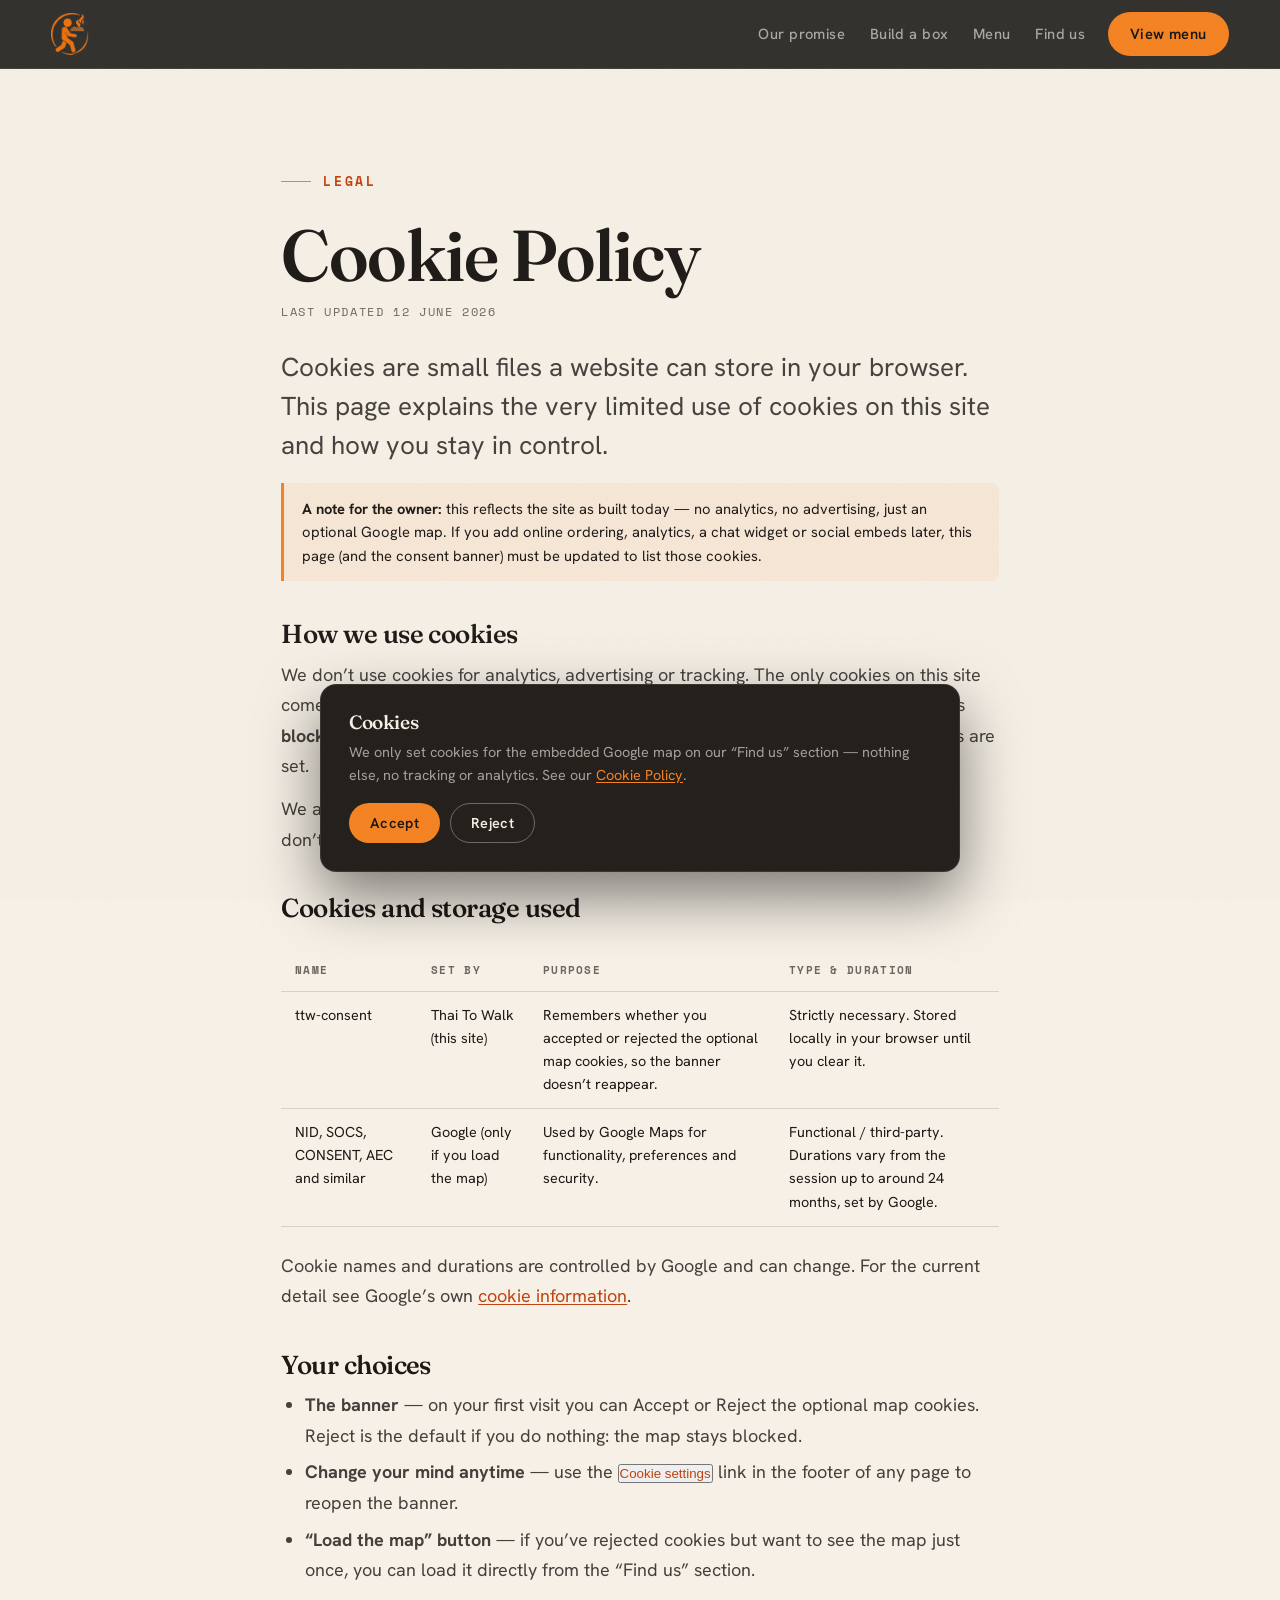
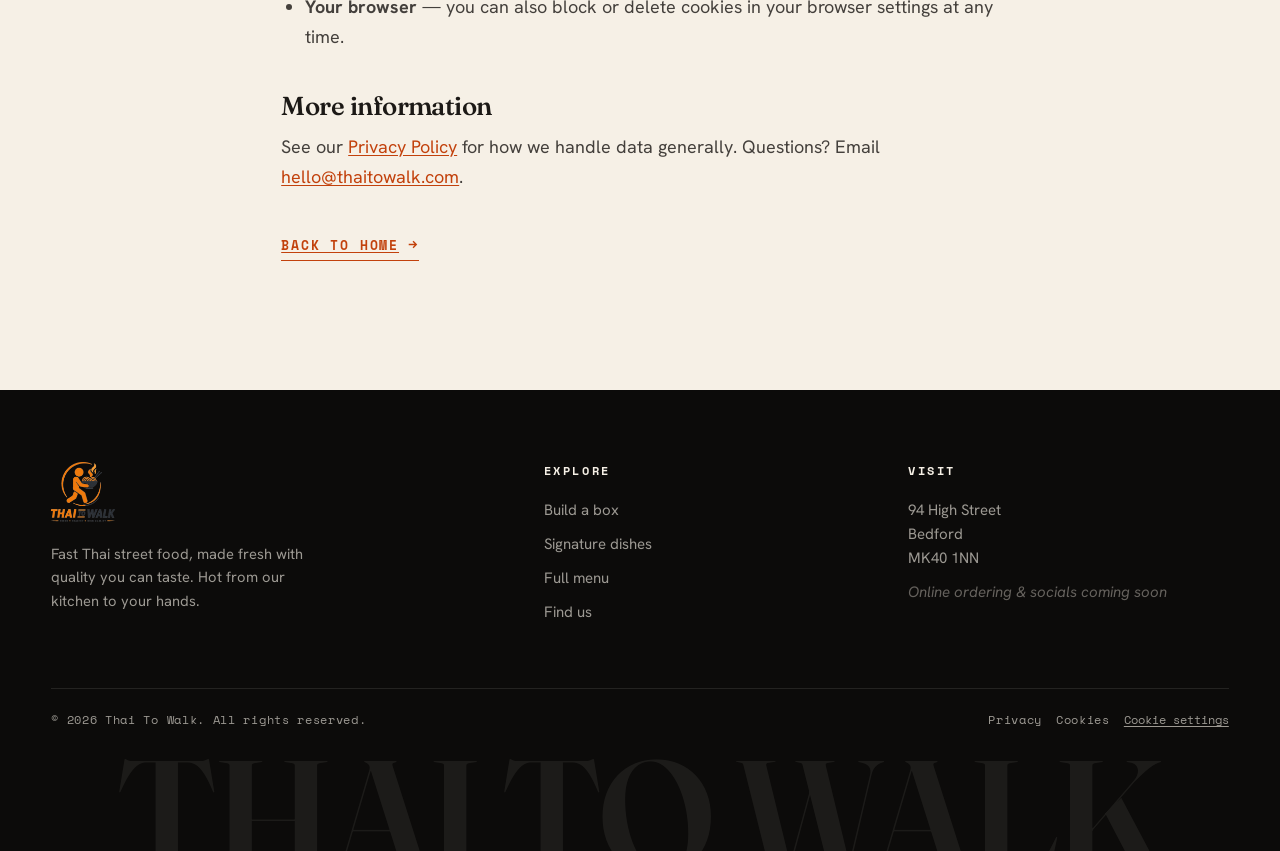
==== cookies.html @ 35e0453a "Add real-motion video hero + privacy/cookie policies & consent Hero: layer a looping flame/steam vid" ====
<!DOCTYPE html>
<html lang="en-GB">
<head>
  <meta charset="UTF-8" />
  <meta name="viewport" content="width=device-width, initial-scale=1.0" />

  <title>Cookie Policy | Thai To Walk — Bedford</title>
  <meta name="description" content="What cookies Thai To Walk uses and how to control them. The only cookies come from the embedded Google map, which stays blocked until you choose to load it." />
  <link rel="canonical" href="https://thaitowalk.com/cookies.html" />
  <meta name="theme-color" content="#161412" />
  <meta name="robots" content="index, follow" />

  <link rel="icon" type="image/png" href="/images/logo-icon.png" />
  <link rel="apple-touch-icon" href="/images/logo-icon.png" />

  <link rel="preconnect" href="https://fonts.googleapis.com" />
  <link rel="preconnect" href="https://fonts.gstatic.com" crossorigin />
  <link href="https://fonts.googleapis.com/css2?family=Fraunces:ital,opsz,wght@0,9..144,400..700;1,9..144,400..700&family=Hanken+Grotesk:wght@400;500;600;700&family=Space+Mono:wght@400;700&family=Chonburi&display=swap" rel="stylesheet" />
  <link rel="stylesheet" href="/css/style.css" />
  <script>document.documentElement.classList.add('js');</script>
</head>
<body>

  <!-- ============ HEADER ============ -->
  <header class="site-header scrolled">
    <a class="brand" href="/" aria-label="Thai To Walk home">
      <img src="/images/logo-icon.png" alt="Thai To Walk" />
    </a>
    <nav class="nav" aria-label="Primary">
      <a href="/#story">Our promise</a>
      <a href="/#build">Build a box</a>
      <a href="/menu.html">Menu</a>
      <a href="/#find">Find us</a>
      <a class="nav-cta" href="/menu.html">View menu</a>
    </nav>
    <button class="nav-toggle" aria-label="Menu" aria-expanded="false">
      <span></span><span></span><span></span>
    </button>
  </header>

  <!-- ============ CONTENT ============ -->
  <main class="legal">
    <div class="wrap">
      <p class="eyebrow">Legal</p>
      <h1>Cookie Policy</h1>
      <p class="updated">Last updated 12 June 2026</p>

      <p class="lead">Cookies are small files a website can store in your browser. This page explains the very limited use of cookies on this site and how you stay in control.</p>

      <div class="note">
        <strong>A note for the owner:</strong> this reflects the site as built today — no analytics, no advertising, just an optional Google map. If you add online ordering, analytics, a chat widget or social embeds later, this page (and the consent banner) must be updated to list those cookies.
      </div>

      <h2>How we use cookies</h2>
      <p>We don’t use cookies for analytics, advertising or tracking. The only cookies on this site come from the <strong>embedded Google map</strong> in the “Find us” section — and that map stays <strong>blocked until you choose to load it</strong>. If you never load the map, no third-party cookies are set.</p>
      <p>We also store one small item in your browser to remember your cookie choice so we don’t ask again on every visit. This is strictly necessary and isn’t shared with anyone.</p>

      <h2>Cookies and storage used</h2>
      <div class="table-wrap">
        <table>
          <thead>
            <tr><th>Name</th><th>Set by</th><th>Purpose</th><th>Type &amp; duration</th></tr>
          </thead>
          <tbody>
            <tr>
              <td>ttw-consent</td>
              <td>Thai To Walk (this site)</td>
              <td>Remembers whether you accepted or rejected the optional map cookies, so the banner doesn’t reappear.</td>
              <td>Strictly necessary. Stored locally in your browser until you clear it.</td>
            </tr>
            <tr>
              <td>NID, SOCS, CONSENT, AEC and similar</td>
              <td>Google (only if you load the map)</td>
              <td>Used by Google Maps for functionality, preferences and security.</td>
              <td>Functional / third-party. Durations vary from the session up to around 24 months, set by Google.</td>
            </tr>
          </tbody>
        </table>
      </div>
      <p>Cookie names and durations are controlled by Google and can change. For the current detail see Google’s own <a href="https://policies.google.com/technologies/cookies" target="_blank" rel="noopener">cookie information</a>.</p>

      <h2>Your choices</h2>
      <ul>
        <li><strong>The banner</strong> — on your first visit you can Accept or Reject the optional map cookies. Reject is the default if you do nothing: the map stays blocked.</li>
        <li><strong>Change your mind anytime</strong> — use the <button type="button" class="cookie-settings" data-cookie-settings style="color:var(--ember)">Cookie settings</button> link in the footer of any page to reopen the banner.</li>
        <li><strong>“Load the map” button</strong> — if you’ve rejected cookies but want to see the map just once, you can load it directly from the “Find us” section.</li>
        <li><strong>Your browser</strong> — you can also block or delete cookies in your browser settings at any time.</li>
      </ul>

      <h2>More information</h2>
      <p>See our <a href="/privacy.html">Privacy Policy</a> for how we handle data generally. Questions? Email <a href="mailto:hello@thaitowalk.com">hello@thaitowalk.com</a>.</p>

      <p style="margin-top:36px"><a class="link-draw" href="/">Back to home
        <svg viewBox="0 0 24 24" fill="none" stroke="currentColor" stroke-width="2.5"><path d="M5 12h14M13 6l6 6-6 6"/></svg>
      </a></p>
    </div>
  </main>

  <!-- ============ FOOTER ============ -->
  <footer class="site-footer">
    <div class="wrap">
      <div class="foot-top">
        <div class="foot-brand">
          <img src="/images/logo-full.png" alt="Thai To Walk" />
          <p>Fast Thai street food, made fresh with quality you can taste. Hot from our kitchen to your hands.</p>
        </div>
        <div class="foot-col">
          <h4>Explore</h4>
          <a href="/#build">Build a box</a>
          <a href="/#dishes">Signature dishes</a>
          <a href="/menu.html">Full menu</a>
          <a href="/#find">Find us</a>
        </div>
        <div class="foot-col">
          <h4>Visit</h4>
          <p>94 High Street<br />Bedford<br />MK40 1NN</p>
          <p class="foot-soon">Online ordering &amp; socials coming soon</p>
        </div>
      </div>
      <div class="foot-bottom">
        <span>&copy; <span id="year">2026</span> Thai To Walk. All rights reserved.</span>
        <span class="foot-legal">
          <a href="/privacy.html">Privacy</a>
          <a href="/cookies.html">Cookies</a>
          <button type="button" class="cookie-settings" data-cookie-settings>Cookie settings</button>
        </span>
      </div>
    </div>
    <span class="foot-word" aria-hidden="true">THAI TO WALK</span>
  </footer>

  <!-- ============ COOKIE CONSENT ============ -->
  <div class="cookie-banner" role="dialog" aria-label="Cookie notice" aria-live="polite">
    <h2>Cookies</h2>
    <p>We only set cookies for the embedded Google map on our “Find us” section — nothing else, no tracking or analytics. See our <a href="/cookies.html">Cookie Policy</a>.</p>
    <div class="cookie-actions">
      <button type="button" class="btn btn-primary" data-consent="accept">Accept</button>
      <button type="button" class="btn btn-line" data-consent="reject">Reject</button>
    </div>
  </div>

  <script src="/js/main.js"></script>
  <script src="/js/consent.js"></script>
</body>
</html>
---- css/style.css ----
/* ==========================================================================
   THAI TO WALK — Brand stylesheet v2
   Dark-first "night market" design system.
   Editorial serif display (Fraunces) + grotesk body (Hanken) + mono dockets
   (Space Mono) + Thai script accents (Chonburi).
   Brand palette unchanged: orange #F58220, warm charcoal, bone.
   No frameworks, no build step.
   ========================================================================== */

:root {
  /* Brand colour palette */
  --orange:       #F58220;
  --orange-deep:  #D96A10;
  --ember:        #C2410C;
  --charcoal:     #161412;
  --charcoal-2:   #211D19;
  --charcoal-3:   #2B2620;
  --black:        #0C0B0A;
  --bone:         #F6F0E6;
  --bone-2:       #ECE3D3;
  --ink:          #1C1916;
  --ink-muted:    rgba(28, 25, 22, .64);
  --cream-muted:  rgba(246, 240, 230, .62);
  --hairline-on-dark:  rgba(245, 130, 32, .22);
  --hairline-on-light: rgba(28, 25, 22, .14);

  /* Type */
  --display: 'Fraunces', Georgia, serif;
  --body:    'Hanken Grotesk', system-ui, sans-serif;
  --mono:    'Space Mono', ui-monospace, 'SF Mono', monospace;
  --thai:    'Chonburi', var(--display);

  /* Type scale — deliberate leap from text sizes to display sizes */
  --step--1: 0.8125rem;
  --step-0:  clamp(1rem, 0.95rem + 0.25vw, 1.125rem);
  --step-1:  clamp(1.25rem, 1.1rem + 0.8vw, 1.625rem);
  --step-2:  clamp(1.75rem, 1.4rem + 1.8vw, 2.75rem);
  --step-3:  clamp(2.5rem, 1.8rem + 3.5vw, 4.5rem);
  --step-display: clamp(3rem, 1.4rem + 7.5vw, 7.25rem);

  /* Motion — one easing system everywhere */
  --ease-out:  cubic-bezier(0.16, 1, 0.3, 1);
  --ease-mask: cubic-bezier(0.65, 0, 0.35, 1);
  --d-fast: 350ms;
  --d-med:  700ms;
  --d-slow: 1100ms;
  --stagger: 80ms;

  /* Rhythm */
  --maxw: 1340px;
  --gutter: clamp(20px, 4vw, 72px);
  --sec-pad: clamp(6rem, 13vh, 11rem);
  --radius: 18px;
}

/* ---------- Reset ---------- */
*, *::before, *::after { box-sizing: border-box; margin: 0; padding: 0; }
html { scroll-behavior: smooth; -webkit-text-size-adjust: 100%; }
body {
  font-family: var(--body);
  font-size: var(--step-0);
  color: var(--bone);
  background: var(--charcoal);
  line-height: 1.6;
  overflow-x: hidden;
  -webkit-font-smoothing: antialiased;
}
img { max-width: 100%; display: block; }
a { color: inherit; text-decoration: none; }
ul { list-style: none; }
em { font-style: italic; }

/* Film-grain overlay — kills the flat digital feel */
body::after {
  content: "";
  position: fixed; inset: 0; z-index: 2000;
  pointer-events: none;
  opacity: .05;
  background-image: url("data:image/svg+xml,%3Csvg xmlns='http://www.w3.org/2000/svg' width='160' height='160'%3E%3Cfilter id='n'%3E%3CfeTurbulence type='fractalNoise' baseFrequency='0.8' numOctaves='2'/%3E%3C/filter%3E%3Crect width='100%25' height='100%25' filter='url(%23n)'/%3E%3C/svg%3E");
}

::selection { background: var(--orange); color: var(--charcoal); }

/* ---------- Type roles ---------- */
h1, h2, h3 {
  font-family: var(--display);
  font-weight: 580;
  line-height: 1.02;
  letter-spacing: -0.02em;
}
.eyebrow {
  font-family: var(--mono);
  font-weight: 700;
  font-size: var(--step--1);
  letter-spacing: .22em;
  text-transform: uppercase;
  color: var(--orange);
  display: inline-flex;
  align-items: center;
  gap: .9em;
}
.eyebrow::before {
  content: ""; width: 30px; height: 1px; background: var(--orange);
}

/* ---------- Layout ---------- */
.wrap { max-width: var(--maxw); margin-inline: auto; padding-inline: var(--gutter); }
section { position: relative; }

/* Light sections */
.on-light { background: var(--bone); color: var(--ink); }
.on-light ::selection { background: var(--ink); color: var(--bone); }

/* ---------- Buttons & links ---------- */
.btn {
  display: inline-flex; align-items: center; gap: .65em;
  font-family: var(--body); font-weight: 600; font-size: .95rem;
  letter-spacing: .02em;
  padding: 1em 1.9em; border-radius: 999px;
  cursor: pointer; border: 1px solid transparent;
  background: transparent;
  transition: transform var(--d-fast) var(--ease-out),
              background var(--d-fast) ease, color var(--d-fast) ease,
              border-color var(--d-fast) ease, box-shadow var(--d-fast) ease;
}
.btn svg { width: 1em; height: 1em; transition: transform var(--d-fast) var(--ease-out); }
.btn:hover svg { transform: translateX(4px); }
.btn-primary { background: var(--orange); color: var(--charcoal); }
.btn-primary:hover { background: var(--bone); transform: translateY(-2px); }
.btn-line { border-color: rgba(246,240,230,.35); color: var(--bone); }
.btn-line:hover { border-color: var(--orange); color: var(--orange); transform: translateY(-2px); }
.on-light .btn-line { border-color: rgba(28,25,22,.3); color: var(--ink); }
.on-light .btn-line:hover { border-color: var(--ember); color: var(--ember); }
.btn-dark { background: var(--ink); color: var(--bone); }
.btn-dark:hover { background: var(--ember); transform: translateY(-2px); }

/* Underline-draw link */
.link-draw {
  display: inline-flex; align-items: center; gap: .5em;
  font-family: var(--mono); font-size: var(--step--1); font-weight: 700;
  letter-spacing: .14em; text-transform: uppercase;
  padding-bottom: 5px;
  background-image: linear-gradient(currentColor, currentColor);
  background-repeat: no-repeat;
  background-position: left bottom;
  background-size: 100% 1px;
  transition: color var(--d-fast) ease, background-size var(--d-fast) var(--ease-out);
}
.link-draw:hover { color: var(--orange); background-size: 35% 1px; }
.link-draw svg { width: 1em; height: 1em; }

/* ==========================================================================
   HEADER
   ========================================================================== */
.site-header {
  position: fixed; inset: 0 0 auto 0; z-index: 100;
  display: flex; align-items: center; justify-content: space-between;
  padding: 18px var(--gutter);
  border-bottom: 1px solid transparent;
  transition: background var(--d-fast) ease, padding var(--d-fast) var(--ease-out),
              border-color var(--d-fast) ease;
}
.site-header.scrolled {
  background: rgba(22, 20, 18, .88);
  -webkit-backdrop-filter: blur(14px);
  backdrop-filter: blur(14px);
  border-color: rgba(246, 240, 230, .08);
  padding: 12px var(--gutter);
}
.site-header .brand { display: flex; align-items: center; z-index: 130; position: relative; }
.site-header .brand img { height: 42px; width: auto; }
.nav { display: flex; align-items: center; gap: clamp(8px, 1.6vw, 26px); }
.nav a {
  position: relative;
  font-weight: 500; font-size: .92rem; letter-spacing: .03em;
  color: var(--cream-muted);
  padding: 6px 2px;
  background-image: linear-gradient(var(--orange), var(--orange));
  background-repeat: no-repeat;
  background-position: left bottom;
  background-size: 0% 1px;
  transition: color var(--d-fast) ease, background-size var(--d-fast) var(--ease-out);
}
.nav a:hover, .nav a[aria-current="page"] { color: var(--bone); background-size: 100% 1px; }
.nav .nav-cta {
  background: var(--orange); color: var(--charcoal);
  font-weight: 600; padding: 10px 22px; border-radius: 999px;
  transition: background var(--d-fast) ease, color var(--d-fast) ease;
}
.nav .nav-cta:hover { background: var(--bone); color: var(--charcoal); }
.nav-toggle { display: none; }

/* ==========================================================================
   HERO — cinematic photoreal wok that zooms back into the kitchen on scroll
   --hp (0..1) is set by JS from hero scroll progress.
   ========================================================================== */
.hero {
  position: relative;
  /* taller than the viewport: the pin stays stuck for the extra height,
     giving scroll distance for the zoom to play out while fully in view */
  height: 185svh;
  background: var(--charcoal);
  --hp: 0;
}
.hero-pin {
  position: sticky; top: 0;
  height: 100svh;
  display: flex; align-items: center;
  overflow: hidden;
  padding: clamp(110px, 16vh, 170px) 0 clamp(40px, 6vh, 70px);
}

/* full-bleed media layer */
.hero-media { position: absolute; inset: 0; z-index: 0; overflow: hidden; }
.hero-media-inner {
  position: absolute; inset: 0;
  /* starts pushed in on the wok, eases back to reveal the kitchen as you scroll */
  transform: scale(calc(1.18 - 0.18 * var(--hp))) translateY(calc(var(--hp) * -2.5%));
  transform-origin: 62% 58%;
  will-change: transform;
}
.hero-img {
  position: absolute; inset: 0;
  width: 100%; height: 100%;
  object-fit: cover; object-position: 62% 55%;
}
.hero-video {
  position: absolute; inset: 0;
  width: 100%; height: 100%;
  object-fit: cover; object-position: 62% 55%;
  opacity: 0; transition: opacity 800ms var(--ease-out);
}
.hero-video.is-ready { opacity: 1; }
/* legibility scrim — heaviest on the left where the copy sits, plus a floor */
.hero-scrim {
  position: absolute; inset: 0; pointer-events: none;
  background:
    linear-gradient(95deg, rgba(12,11,10,.94) 0%, rgba(12,11,10,.82) 26%, rgba(12,11,10,.42) 52%, rgba(12,11,10,.05) 74%, transparent 100%),
    linear-gradient(0deg, var(--charcoal) 1%, rgba(22,20,18,.5) 16%, transparent 42%),
    linear-gradient(180deg, rgba(12,11,10,.6) 0%, transparent 16%);
}
.hero-glow {
  position: absolute; inset: 0; pointer-events: none;
  background: radial-gradient(60% 50% at 64% 52%, rgba(245,130,32,.16), transparent 68%);
  opacity: calc(1 - var(--hp) * .5);
}

.hero-inner {
  position: relative; z-index: 2;
  width: 100%;
  /* copy parallaxes up and fades as the camera pulls back */
  opacity: calc(1 - var(--hp) * 1.15);
  transform: translateY(calc(var(--hp) * -26px));
}
.hero-copy { max-width: min(92%, 620px); }
.hero-copy .eyebrow { margin-bottom: clamp(18px, 3vh, 30px); }
.hero-title {
  font-size: clamp(2.6rem, 6.4vw, 5.4rem);
  font-weight: 560;
  letter-spacing: -0.03em;
  line-height: 1.0;
}
.hero-title .line { display: block; overflow: hidden; padding-block: .04em; }
.hero-title .line > span { display: block; }
.hero-title em {
  font-style: italic; font-weight: 500;
  color: var(--orange);
}
.hero-sub {
  margin-top: clamp(18px, 3vh, 28px);
  font-size: var(--step-1);
  font-weight: 400;
  color: var(--cream-muted);
  max-width: 30ch;
  line-height: 1.45;
}
.hero-cta { margin-top: clamp(26px, 4vh, 40px); display: flex; gap: 14px; flex-wrap: wrap; }

/* entrance choreography (html.js gates it so no-JS still shows content) */
html.js .hero-title .line > span {
  transform: translateY(115%);
  transition: transform var(--d-slow) var(--ease-mask);
}
html.js .hero-eyebrow,
html.js .hero-sub,
html.js .hero-cta {
  opacity: 0; transform: translateY(24px);
  transition: opacity var(--d-slow) var(--ease-out), transform var(--d-slow) var(--ease-out);
}
html.js.is-loaded .hero-title .line > span { transform: none; }
html.js.is-loaded .hero-eyebrow,
html.js.is-loaded .hero-sub,
html.js.is-loaded .hero-cta { opacity: 1; transform: none; }
html.js .hero-title .line:nth-child(1) > span { transition-delay: 150ms; }
html.js .hero-title .line:nth-child(2) > span { transition-delay: 240ms; }
html.js .hero-eyebrow { transition-delay: 80ms; }
html.js .hero-sub { transition-delay: 420ms; }
html.js .hero-cta { transition-delay: 520ms; }

.scroll-hint {
  position: absolute; left: 50%; bottom: 20px; transform: translateX(-50%);
  z-index: 6;
  font-family: var(--mono); font-size: .66rem; letter-spacing: .26em; text-transform: uppercase;
  color: rgba(246, 240, 230, .42);
  display: flex; flex-direction: column; align-items: center; gap: 10px;
  opacity: calc(1 - var(--hp) * 4); /* fades out the moment you start scrolling */
}
.scroll-hint .line { width: 1px; height: 38px; background: linear-gradient(rgba(245, 130, 32, .9), transparent); animation: drop 1.9s ease-in-out infinite; }
@keyframes drop {
  0% { transform: scaleY(0); transform-origin: top; }
  50% { transform: scaleY(1); transform-origin: top; }
  51% { transform-origin: bottom; }
  100% { transform: scaleY(0); transform-origin: bottom; }
}

/* ==========================================================================
   MARQUEE BAND
   ========================================================================== */
.marquee {
  background: var(--orange); color: var(--charcoal);
  overflow: hidden; white-space: nowrap;
  padding: 14px 0;
  border-block: 1px solid rgba(12, 11, 10, .25);
}
.marquee-track { display: inline-flex; animation: marquee 30s linear infinite; }
.marquee-track > span {
  font-family: var(--mono); font-weight: 700; font-size: .82rem;
  letter-spacing: .22em; text-transform: uppercase;
  padding-right: .5em;
}
@keyframes marquee { to { transform: translateX(-50%); } }

/* ==========================================================================
   STORY — bone editorial statement + values row
   ========================================================================== */
.story { padding: var(--sec-pad) 0; }
.story .sec-num {
  position: absolute; top: clamp(28px, 5vw, 64px); right: var(--gutter);
  font-family: var(--thai);
  font-size: clamp(4rem, 9vw, 8rem); line-height: 1;
  color: rgba(245, 130, 32, .14);
  user-select: none; pointer-events: none;
}
.story-line {
  font-family: var(--display);
  font-size: var(--step-2);
  font-weight: 480;
  line-height: 1.22;
  letter-spacing: -0.015em;
  max-width: 24em;
  margin-top: clamp(22px, 4vh, 36px);
}
.story-line em { color: var(--ember); }
.values {
  margin-top: clamp(48px, 8vh, 84px);
  display: grid; grid-template-columns: repeat(4, 1fr);
  border-top: 1px solid var(--hairline-on-light);
}
.values li {
  padding: clamp(20px, 3vw, 34px) clamp(14px, 2vw, 28px) 0 0;
}
.values li + li { border-left: 1px solid var(--hairline-on-light); padding-left: clamp(14px, 2vw, 28px); }
.values .v-num { font-family: var(--mono); font-size: .72rem; font-weight: 700; letter-spacing: .18em; color: var(--ember); display: block; margin-bottom: 10px; }
.values h3 { font-size: var(--step-1); font-weight: 560; }
.values p { margin-top: 6px; font-size: .92rem; color: var(--ink-muted); max-width: 22ch; }

/* ==========================================================================
   BUILD A BOX — sticky split with Thai numerals
   ========================================================================== */
.build { background: var(--bone-2); color: var(--ink); padding: var(--sec-pad) 0; }
.build-grid { display: grid; grid-template-columns: .9fr 1.1fr; gap: clamp(32px, 6vw, 96px); align-items: start; }
.build-intro { position: sticky; top: clamp(90px, 14vh, 140px); }
.build-intro h2 { font-size: var(--step-3); margin-top: 18px; max-width: 9em; }
.build-intro p { margin-top: 18px; color: var(--ink-muted); max-width: 34ch; }
.build-intro .btn { margin-top: 28px; }
.build-steps { display: grid; gap: clamp(18px, 3vh, 30px); }
.bstep {
  background: var(--bone);
  border: 1px solid var(--hairline-on-light);
  border-radius: var(--radius);
  padding: clamp(26px, 3.4vw, 44px);
  display: grid;
  grid-template-columns: auto 1fr;
  gap: clamp(18px, 2.6vw, 36px);
  align-items: start;
}
.bstep .thai-num {
  font-family: var(--thai);
  font-size: clamp(2.6rem, 4.5vw, 4rem);
  line-height: 1;
  color: var(--orange);
}
.bstep .b-label { font-family: var(--mono); font-size: .68rem; font-weight: 700; letter-spacing: .2em; text-transform: uppercase; color: var(--ink-muted); display: block; margin-bottom: 6px; }
.bstep h3 { font-size: var(--step-1); font-weight: 560; }
.bstep ul { margin-top: 14px; display: grid; gap: 9px; }
.bstep li {
  display: flex; justify-content: space-between; align-items: baseline; gap: 16px;
  font-size: .95rem; font-weight: 500;
  padding-bottom: 9px;
  border-bottom: 1px dashed var(--hairline-on-light);
}
.bstep li:last-child { border-bottom: 0; padding-bottom: 0; }
.bstep li span { font-family: var(--mono); font-size: .78rem; color: var(--ink-muted); white-space: nowrap; }

/* ==========================================================================
   SIGNATURE DISHES — editorial feature + typographic rows
   ========================================================================== */
.signature { padding: var(--sec-pad) 0; background: var(--charcoal); }
.signature .section-head { max-width: 620px; }
.signature .section-head h2 { font-size: var(--step-3); margin-top: 18px; }
.signature .section-head p { margin-top: 16px; color: var(--cream-muted); }

.sig-grid {
  margin-top: clamp(40px, 7vh, 72px);
  display: grid; grid-template-columns: 1fr 1fr;
  gap: clamp(32px, 5vw, 80px);
  align-items: start;
}
.sig-feature { position: relative; }
.sig-feature .frame {
  overflow: hidden; border-radius: var(--radius);
  aspect-ratio: 1 / 1;
  background: var(--charcoal-2);
}
.sig-feature .frame img {
  width: 100%; height: 100%; object-fit: cover;
}
html.js .sig-feature .frame img { transform: scale(1.12); transition: transform 1.4s var(--ease-out); }
html.js .sig-feature.is-in .frame img { transform: scale(1); }
.sig-feature .meta { margin-top: 22px; display: flex; align-items: baseline; justify-content: space-between; gap: 18px; }
.sig-feature .meta h3 { font-size: var(--step-2); font-weight: 560; }
.sig-feature .meta .price { font-family: var(--mono); font-size: var(--step-1); color: var(--orange); }
.sig-feature .desc { margin-top: 10px; color: var(--cream-muted); font-size: .98rem; max-width: 44ch; }
.sig-feature .pop {
  position: absolute; top: 18px; left: 18px; z-index: 2;
  font-family: var(--mono); font-weight: 700; font-size: .66rem; letter-spacing: .18em; text-transform: uppercase;
  background: var(--orange); color: var(--charcoal);
  padding: 8px 14px; border-radius: 999px;
}

.sig-list { display: grid; align-content: start; }
.sig-row {
  display: grid; grid-template-columns: 1fr auto; gap: 6px 24px;
  padding: clamp(20px, 3vh, 30px) 0;
  border-bottom: 1px solid var(--hairline-on-dark);
  transition: padding-left var(--d-fast) var(--ease-out);
}
.sig-row:first-child { border-top: 1px solid var(--hairline-on-dark); }
.sig-row:hover { padding-left: 10px; }
.sig-row h3 {
  font-size: var(--step-1); font-weight: 560;
  display: flex; align-items: center; gap: 12px;
}
.sig-row .price { font-family: var(--mono); font-size: .95rem; color: var(--orange); align-self: center; }
.sig-row p { grid-column: 1 / -1; color: var(--cream-muted); font-size: .92rem; max-width: 52ch; }
.heat { display: inline-flex; gap: 3px; }
.heat svg { width: 14px; height: 14px; color: var(--ember); }
.sig-foot { margin-top: clamp(32px, 5vh, 48px); }

/* ==========================================================================
   LOCATION — bone, docket-style details
   ========================================================================== */
.location { padding: var(--sec-pad) 0; }
.loc-grid { display: grid; grid-template-columns: 1fr 1fr; gap: clamp(32px, 5vw, 80px); align-items: center; }
.loc-info h2 { font-size: var(--step-3); margin: 18px 0 26px; max-width: 10em; }
.loc-docket {
  font-family: var(--mono); font-size: .88rem; line-height: 2.1;
  border-top: 1px solid var(--hairline-on-light);
  border-bottom: 1px solid var(--hairline-on-light);
  padding: 18px 0;
  max-width: 30em;
}
.loc-docket div { display: flex; justify-content: space-between; gap: 24px; }
.loc-docket dt { color: var(--ink-muted); text-transform: uppercase; font-size: .72rem; letter-spacing: .16em; align-self: center; }
.loc-docket dd { text-align: right; }
.loc-info .btn { margin-top: 30px; }
.loc-map {
  border-radius: var(--radius); overflow: hidden; min-height: 380px;
  border: 1px solid var(--hairline-on-light);
}
.loc-map iframe { width: 100%; height: 100%; min-height: 380px; border: 0; filter: grayscale(1) contrast(1.06); }

/* ==========================================================================
   FOOTER — final brand moment with giant clipped wordmark
   ========================================================================== */
.site-footer { background: var(--black); color: var(--cream-muted); padding-top: clamp(56px, 8vh, 90px); overflow: hidden; }
.foot-top { display: grid; grid-template-columns: 1.4fr 1fr 1fr; gap: 44px; padding-bottom: clamp(40px, 6vh, 64px); }
.foot-brand img { height: 60px; margin-bottom: 20px; }
.foot-brand p { max-width: 34ch; font-size: .92rem; }
.foot-col h4 { font-family: var(--mono); color: var(--bone); font-size: .72rem; font-weight: 700; letter-spacing: .22em; text-transform: uppercase; margin-bottom: 18px; }
.foot-col a, .foot-col p { display: block; font-size: .94rem; margin-bottom: 10px; transition: color var(--d-fast) ease; }
.foot-col a:hover { color: var(--orange); }
.foot-soon { font-size: .8rem; color: rgba(246, 240, 230, .38); font-style: italic; }
.foot-bottom {
  border-top: 1px solid rgba(246, 240, 230, .1);
  padding: 22px 0;
  display: flex; justify-content: space-between; gap: 16px; flex-wrap: wrap;
  font-family: var(--mono); font-size: .72rem; letter-spacing: .06em;
}
.foot-word {
  display: block; text-align: center; white-space: nowrap;
  font-family: var(--display); font-weight: 600;
  font-size: clamp(3.4rem, 12.5vw, 11.5rem);
  line-height: .8; letter-spacing: -0.02em;
  color: rgba(246, 240, 230, .07);
  margin-bottom: -0.18em;
  user-select: none; pointer-events: none;
}

/* ==========================================================================
   REVEAL SYSTEM
   ========================================================================== */
html.js [data-reveal] {
  opacity: 0; transform: translateY(32px);
  transition: opacity var(--d-med) var(--ease-out), transform var(--d-med) var(--ease-out);
  transition-delay: calc(var(--i, 0) * var(--stagger));
}
html.js [data-reveal].is-in { opacity: 1; transform: none; }

/* ==========================================================================
   RESPONSIVE
   ========================================================================== */
@media (max-width: 980px) {
  .sig-grid { grid-template-columns: 1fr; }
  .build-grid { grid-template-columns: 1fr; }
  .build-intro { position: static; }
  .loc-grid { grid-template-columns: 1fr; }
  .values { grid-template-columns: 1fr 1fr; }
  .values li:nth-child(odd) { border-left: 0; padding-left: 0; }
  .values li { border-top: 1px solid var(--hairline-on-light); margin-top: -1px; }
  .foot-top { grid-template-columns: 1fr 1fr; }
  .foot-brand { grid-column: 1 / -1; }
}

@media (max-width: 640px) {
  /* full-screen overlay nav with staggered links */
  .nav {
    position: fixed; inset: 0; z-index: 120;
    background: var(--charcoal);
    flex-direction: column; align-items: flex-start; justify-content: center;
    gap: 4px; padding: 0 var(--gutter);
    opacity: 0; visibility: hidden;
    transition: opacity var(--d-fast) ease, visibility 0s linear var(--d-fast);
  }
  .nav.open { opacity: 1; visibility: visible; transition: opacity var(--d-fast) ease; }
  .nav a {
    font-family: var(--display); font-size: var(--step-2); font-weight: 540;
    color: var(--bone); padding: 10px 0; background: none;
    opacity: 0; transform: translateY(26px);
    transition: opacity var(--d-med) var(--ease-out), transform var(--d-med) var(--ease-out);
  }
  .nav.open a { opacity: 1; transform: none; }
  .nav.open a:nth-child(1) { transition-delay: 60ms; }
  .nav.open a:nth-child(2) { transition-delay: 120ms; }
  .nav.open a:nth-child(3) { transition-delay: 180ms; }
  .nav.open a:nth-child(4) { transition-delay: 240ms; }
  .nav.open a:nth-child(5) { transition-delay: 300ms; }
  .nav.open a:nth-child(6) { transition-delay: 360ms; }
  .nav .nav-cta { background: none; color: var(--orange); padding: 10px 0; border-radius: 0; }
  .nav-toggle {
    display: inline-flex; flex-direction: column; gap: 6px; z-index: 130;
    background: none; border: 0; cursor: pointer; padding: 10px;
  }
  .nav-toggle span { width: 26px; height: 1.5px; background: var(--bone); transition: transform var(--d-fast) var(--ease-out), opacity var(--d-fast) ease; }
  .nav-toggle.open span:nth-child(1) { transform: translateY(7.5px) rotate(45deg); }
  .nav-toggle.open span:nth-child(2) { opacity: 0; }
  .nav-toggle.open span:nth-child(3) { transform: translateY(-7.5px) rotate(-45deg); }

  .values { grid-template-columns: 1fr; }
  .values li { border-left: 0; padding-left: 0; }
  .bstep { grid-template-columns: 1fr; gap: 12px; }
  .foot-top { grid-template-columns: 1fr; }
  .scroll-hint { display: none; }
}

/* ---------- Reduced motion ---------- */
@media (prefers-reduced-motion: reduce) {
  * { animation: none !important; transition: none !important; scroll-behavior: auto !important; }
  html.js [data-reveal],
  html.js .hero-title .line > span,
  html.js .hero-eyebrow, html.js .hero-sub, html.js .hero-cta { opacity: 1; transform: none; }
  html.js .sig-feature .frame img { transform: none; }
  .marquee-track { animation: none !important; }
  /* no pinned scroll-scrub: collapse the hero to a normal full-screen panel */
  .hero { height: auto; min-height: 100svh; }
  .hero-pin { position: static; height: auto; min-height: 100svh; }
  .hero-media-inner { transform: none; }
  .hero-inner { opacity: 1; transform: none; }
  .scroll-hint { opacity: 1; }
}

/* ==========================================================================
   LEGAL PAGES (privacy / cookies)
   ========================================================================== */
.legal { background: var(--bone); color: var(--ink); padding: clamp(130px, 18vh, 180px) 0 var(--sec-pad); }
.legal .wrap { max-width: 820px; }
.legal .eyebrow { color: var(--ember); }
.legal h1 { font-size: var(--step-3); margin: 14px 0 10px; }
.legal .updated { font-family: var(--mono); font-size: .72rem; letter-spacing: .14em; text-transform: uppercase; color: var(--ink-muted); }
.legal .lead { font-size: var(--step-1); line-height: 1.5; margin: 26px 0 8px; max-width: 60ch; }
.legal h2 { font-size: var(--step-1); font-weight: 560; margin: 40px 0 12px; }
.legal h3 { font-size: 1.1rem; font-weight: 600; font-family: var(--body); margin: 24px 0 6px; }
.legal p, .legal li { color: rgba(28, 25, 22, .82); line-height: 1.7; margin-bottom: 12px; }
.legal ul { list-style: disc; padding-left: 1.3em; margin-bottom: 12px; }
.legal li { margin-bottom: 6px; }
.legal a { color: var(--ember); text-decoration: underline; text-underline-offset: 2px; }
.legal .note {
  border-left: 3px solid var(--orange); background: rgba(245,130,32,.08);
  padding: 14px 18px; border-radius: 0 8px 8px 0; margin: 18px 0; font-size: .92rem;
}
.legal table { width: 100%; border-collapse: collapse; margin: 16px 0 24px; font-size: .9rem; }
.legal th, .legal td { text-align: left; padding: 12px 14px; border-bottom: 1px solid var(--hairline-on-light); vertical-align: top; }
.legal th { font-family: var(--mono); font-size: .68rem; letter-spacing: .12em; text-transform: uppercase; color: var(--ink-muted); }
.legal .table-wrap { overflow-x: auto; }

/* ==========================================================================
   CONSENT — banner + cookie-gated map
   ========================================================================== */
.cookie-banner {
  position: fixed; left: 50%; bottom: clamp(14px, 3vw, 28px); transform: translateX(-50%) translateY(140%);
  z-index: 1500;
  width: min(92vw, 640px);
  background: var(--charcoal-2); color: var(--bone);
  border: 1px solid rgba(246,240,230,.1); border-radius: 16px;
  box-shadow: 0 24px 60px rgba(0,0,0,.5);
  padding: clamp(20px, 3vw, 28px);
  opacity: 0; visibility: hidden;
  transition: transform var(--d-slow) var(--ease-out), opacity var(--d-med) var(--ease-out), visibility 0s linear var(--d-med);
}
.cookie-banner.open { transform: translateX(-50%) translateY(0); opacity: 1; visibility: visible; transition: transform var(--d-slow) var(--ease-out), opacity var(--d-med) var(--ease-out); }
.cookie-banner h2 { font-size: 1.2rem; font-weight: 560; margin-bottom: 8px; }
.cookie-banner p { font-size: .9rem; color: var(--cream-muted); line-height: 1.6; margin-bottom: 16px; }
.cookie-banner p a { color: var(--orange); text-decoration: underline; text-underline-offset: 2px; }
.cookie-actions { display: flex; gap: 10px; flex-wrap: wrap; }
.cookie-actions .btn { padding: .7em 1.4em; font-size: .9rem; }
@media (max-width: 460px) { .cookie-actions { flex-direction: column; } .cookie-actions .btn { width: 100%; justify-content: center; } }

/* footer consent link */
.foot-bottom .cookie-settings { background: none; border: 0; color: inherit; font: inherit; cursor: pointer; text-decoration: underline; text-underline-offset: 2px; padding: 0; }
.foot-legal { display: inline-flex; gap: 14px; flex-wrap: wrap; align-items: center; }
.foot-legal a:hover, .foot-bottom .cookie-settings:hover { color: var(--orange); }

/* cookie-gated map */
.loc-map { position: relative; }
.loc-map .gmap { opacity: 0; transition: opacity var(--d-med) var(--ease-out); }
.loc-map.is-loaded .gmap { opacity: 1; }
.map-gate {
  position: absolute; inset: 0; z-index: 2;
  display: flex; flex-direction: column; align-items: center; justify-content: center; gap: 14px;
  text-align: center; padding: 24px;
  background: var(--charcoal-2); color: var(--bone);
}
.loc-map.is-loaded .map-gate { display: none; }
.map-gate p { font-size: .92rem; color: var(--cream-muted); max-width: 30ch; }
.map-gate svg { width: 30px; height: 30px; color: var(--orange); }
.map-gate .map-gate-link { font-family: var(--mono); font-size: .7rem; letter-spacing: .1em; text-transform: uppercase; color: var(--cream-muted); text-decoration: underline; text-underline-offset: 3px; }
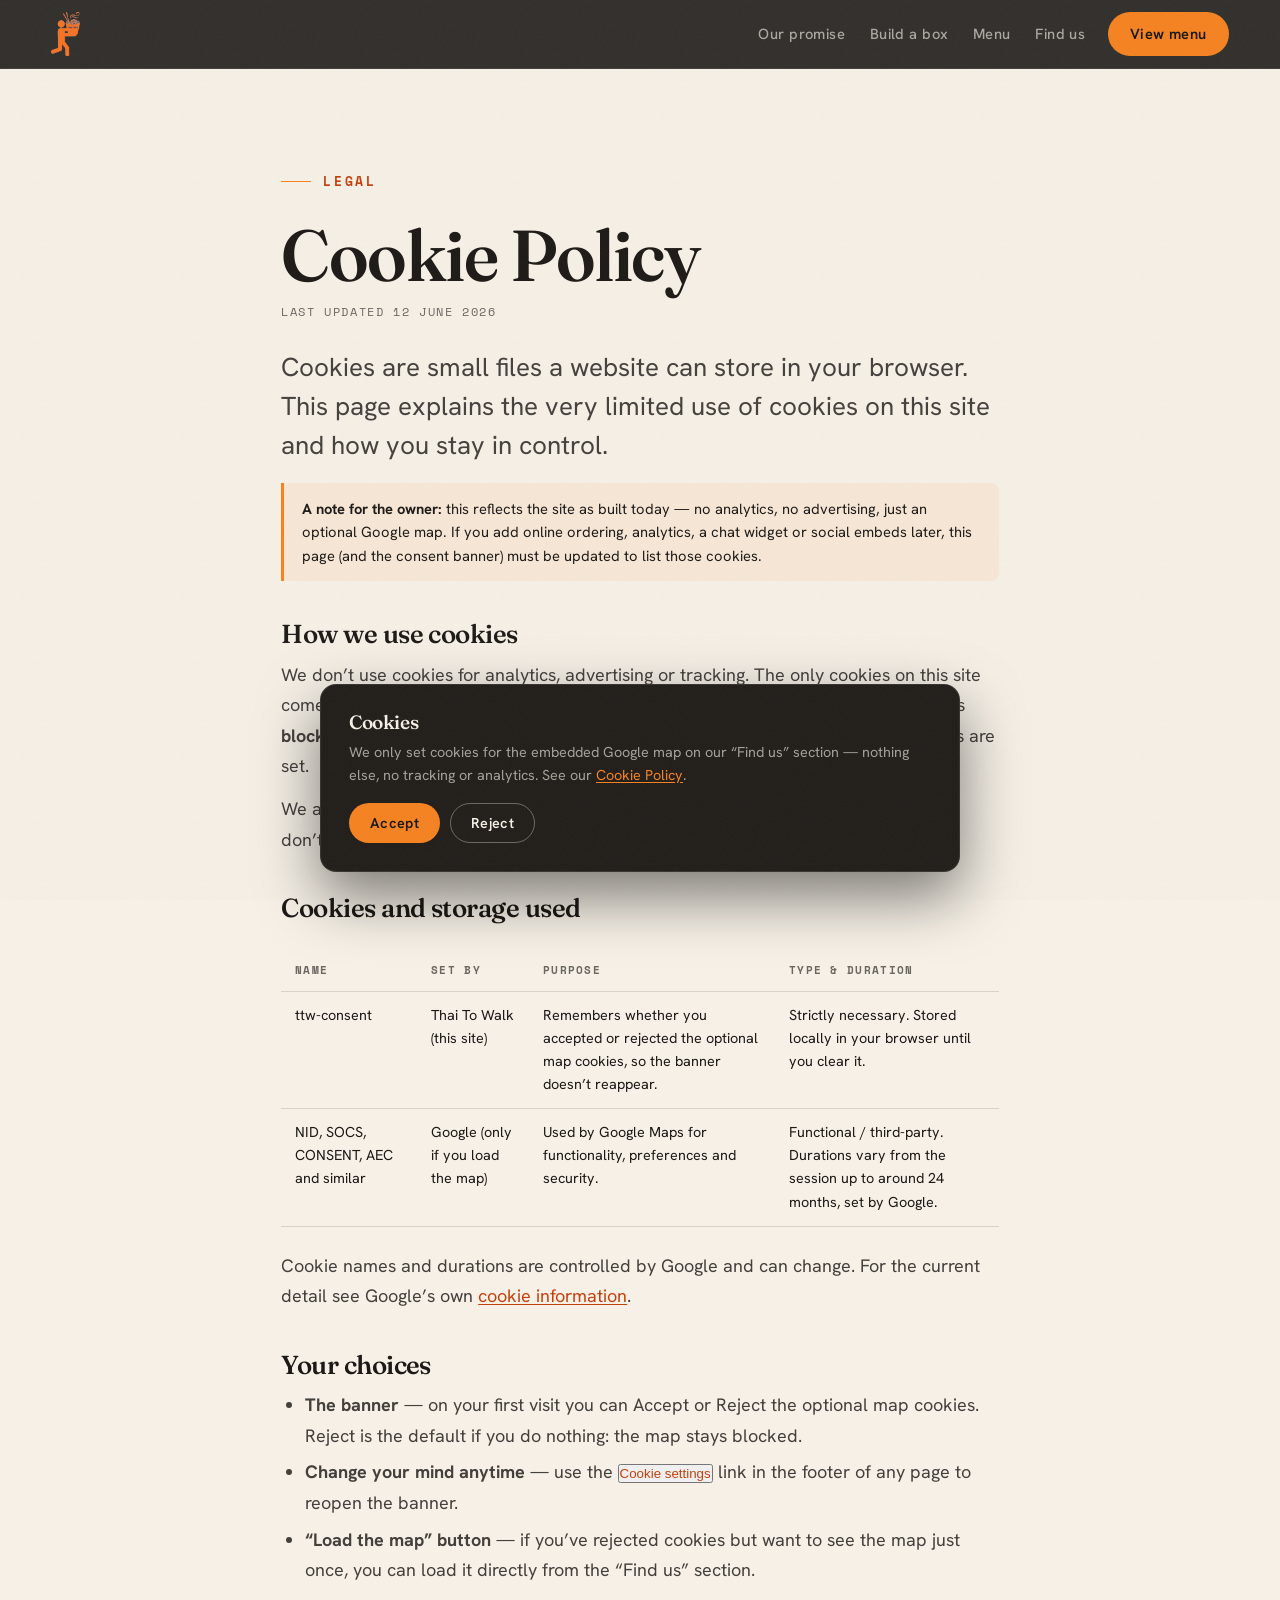
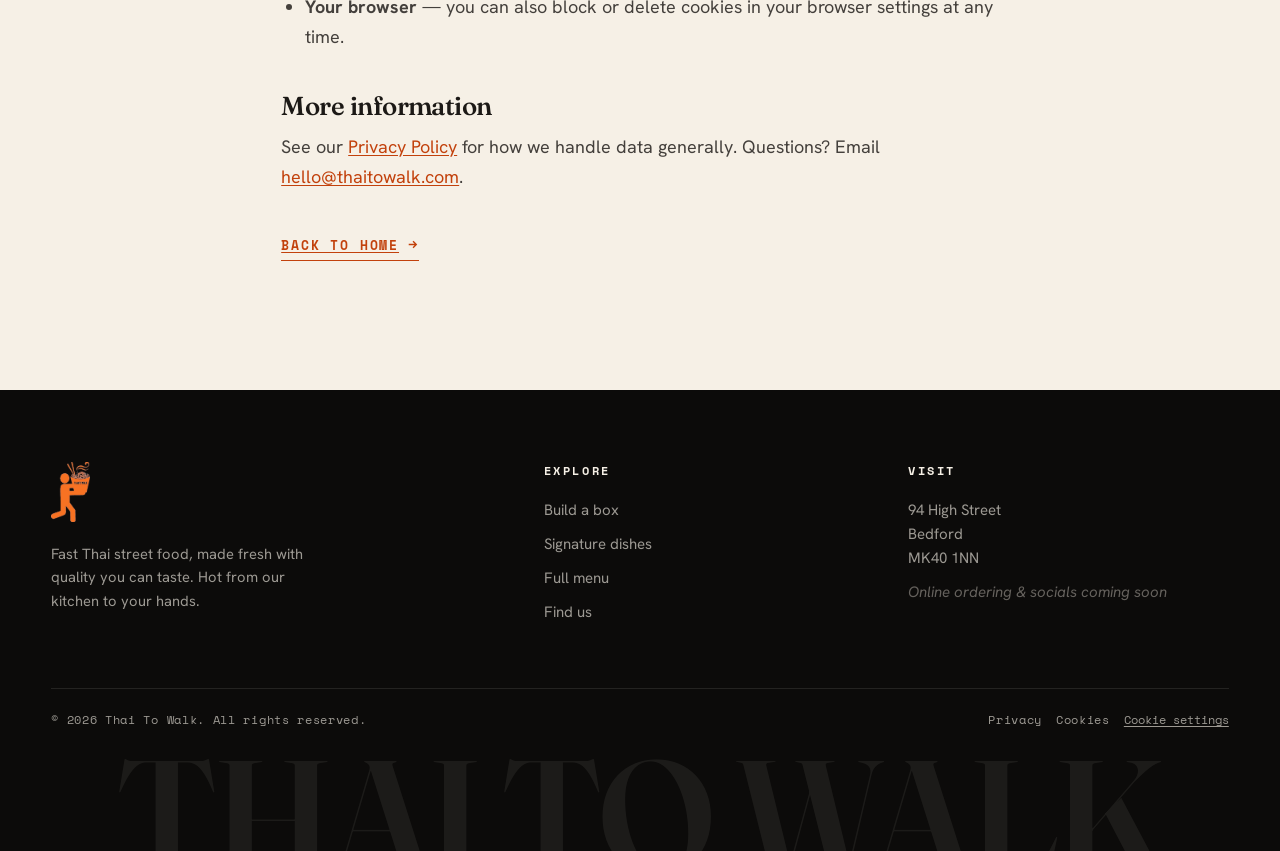
==== commit 7aec0cf3: "Add the business's own logo (transparent PNG) across the site Use the owner-supplied Thai To Walk lo" ====
--- a/cookies.html
+++ b/cookies.html
@@ -24,7 +24,7 @@
   <!-- ============ HEADER ============ -->
   <header class="site-header scrolled">
     <a class="brand" href="/" aria-label="Thai To Walk home">
-      <img src="/images/logo-icon.png" alt="Thai To Walk" />
+      <img src="/images/logo.png" alt="Thai To Walk" />
     </a>
     <nav class="nav" aria-label="Primary">
       <a href="/#story">Our promise</a>
@@ -101,7 +101,7 @@
     <div class="wrap">
       <div class="foot-top">
         <div class="foot-brand">
-          <img src="/images/logo-full.png" alt="Thai To Walk" />
+          <img src="/images/logo.png" alt="Thai To Walk" />
           <p>Fast Thai street food, made fresh with quality you can taste. Hot from our kitchen to your hands.</p>
         </div>
         <div class="foot-col">
--- a/css/style.css
+++ b/css/style.css
@@ -168,7 +168,7 @@
   padding: 12px var(--gutter);
 }
 .site-header .brand { display: flex; align-items: center; z-index: 130; position: relative; }
-.site-header .brand img { height: 42px; width: auto; }
+.site-header .brand img { height: 44px; width: auto; }
 .nav { display: flex; align-items: center; gap: clamp(8px, 1.6vw, 26px); }
 .nav a {
   position: relative;
@@ -218,6 +218,8 @@
   transform: scale(calc(1.18 - 0.18 * var(--hp))) translateY(calc(var(--hp) * -2.5%));
   transform-origin: 62% 58%;
   will-change: transform;
+  /* smooths the discrete jumps of mouse-wheel scrolling into continuous motion */
+  transition: transform 160ms linear;
 }
 .hero-img {
   position: absolute; inset: 0;
@@ -251,6 +253,7 @@
   /* copy parallaxes up and fades as the camera pulls back */
   opacity: calc(1 - var(--hp) * 1.15);
   transform: translateY(calc(var(--hp) * -26px));
+  transition: opacity 160ms linear, transform 160ms linear;
 }
 .hero-copy { max-width: min(92%, 620px); }
 .hero-copy .eyebrow { margin-bottom: clamp(18px, 3vh, 30px); }
@@ -533,16 +536,28 @@
 }
 
 @media (max-width: 640px) {
+  /* keep the header clear of notches / status bars on real phones */
+  .site-header { padding-top: max(16px, env(safe-area-inset-top)); }
+  /* No backdrop-filter on mobile: a filtered ancestor would trap the
+     fixed full-screen menu inside the header's box once scrolled. Use a
+     solid background instead so the overlay always covers the viewport. */
+  .site-header.scrolled {
+    background: var(--charcoal);
+    -webkit-backdrop-filter: none; backdrop-filter: none;
+  }
   /* full-screen overlay nav with staggered links */
   .nav {
     position: fixed; inset: 0; z-index: 120;
     background: var(--charcoal);
     flex-direction: column; align-items: flex-start; justify-content: center;
     gap: 4px; padding: 0 var(--gutter);
-    opacity: 0; visibility: hidden;
-    transition: opacity var(--d-fast) ease, visibility 0s linear var(--d-fast);
+    /* a SOLID panel that slides in — never translucent, so page content
+       can't bleed through and overlap the menu text mid-animation */
+    transform: translateX(100%);
+    visibility: hidden;
+    transition: transform var(--d-med) var(--ease-out), visibility 0s linear var(--d-med);
   }
-  .nav.open { opacity: 1; visibility: visible; transition: opacity var(--d-fast) ease; }
+  .nav.open { transform: none; visibility: visible; transition: transform var(--d-med) var(--ease-out); }
   .nav a {
     font-family: var(--display); font-size: var(--step-2); font-weight: 540;
     color: var(--bone); padding: 10px 0; background: none;
@@ -558,13 +573,20 @@
   .nav.open a:nth-child(6) { transition-delay: 360ms; }
   .nav .nav-cta { background: none; color: var(--orange); padding: 10px 0; border-radius: 0; }
   .nav-toggle {
-    display: inline-flex; flex-direction: column; gap: 6px; z-index: 130;
-    background: none; border: 0; cursor: pointer; padding: 10px;
+    display: inline-flex; flex-direction: column; gap: 5px; z-index: 130;
+    border: 0; cursor: pointer; padding: 12px; border-radius: 999px;
+    /* a soft dark pill so the icon stays legible over the bright video hero */
+    background: rgba(12, 11, 10, .45);
+    -webkit-backdrop-filter: blur(8px); backdrop-filter: blur(8px);
+    box-shadow: 0 2px 12px rgba(0, 0, 0, .3);
+    transition: background var(--d-fast) ease, box-shadow var(--d-fast) ease;
   }
-  .nav-toggle span { width: 26px; height: 1.5px; background: var(--bone); transition: transform var(--d-fast) var(--ease-out), opacity var(--d-fast) ease; }
-  .nav-toggle.open span:nth-child(1) { transform: translateY(7.5px) rotate(45deg); }
+  .nav-toggle span { width: 24px; height: 2px; border-radius: 2px; background: var(--bone); transition: transform var(--d-fast) var(--ease-out), opacity var(--d-fast) ease; }
+  /* once it's the X over the full-screen menu, the pill isn't needed */
+  .nav-toggle.open { background: transparent; box-shadow: none; -webkit-backdrop-filter: none; backdrop-filter: none; }
+  .nav-toggle.open span:nth-child(1) { transform: translateY(7px) rotate(45deg); }
   .nav-toggle.open span:nth-child(2) { opacity: 0; }
-  .nav-toggle.open span:nth-child(3) { transform: translateY(-7.5px) rotate(-45deg); }
+  .nav-toggle.open span:nth-child(3) { transform: translateY(-7px) rotate(-45deg); }
 
   .values { grid-template-columns: 1fr; }
   .values li { border-left: 0; padding-left: 0; }
@@ -654,3 +676,4 @@
 .map-gate p { font-size: .92rem; color: var(--cream-muted); max-width: 30ch; }
 .map-gate svg { width: 30px; height: 30px; color: var(--orange); }
 .map-gate .map-gate-link { font-family: var(--mono); font-size: .7rem; letter-spacing: .1em; text-transform: uppercase; color: var(--cream-muted); text-decoration: underline; text-underline-offset: 3px; }
+
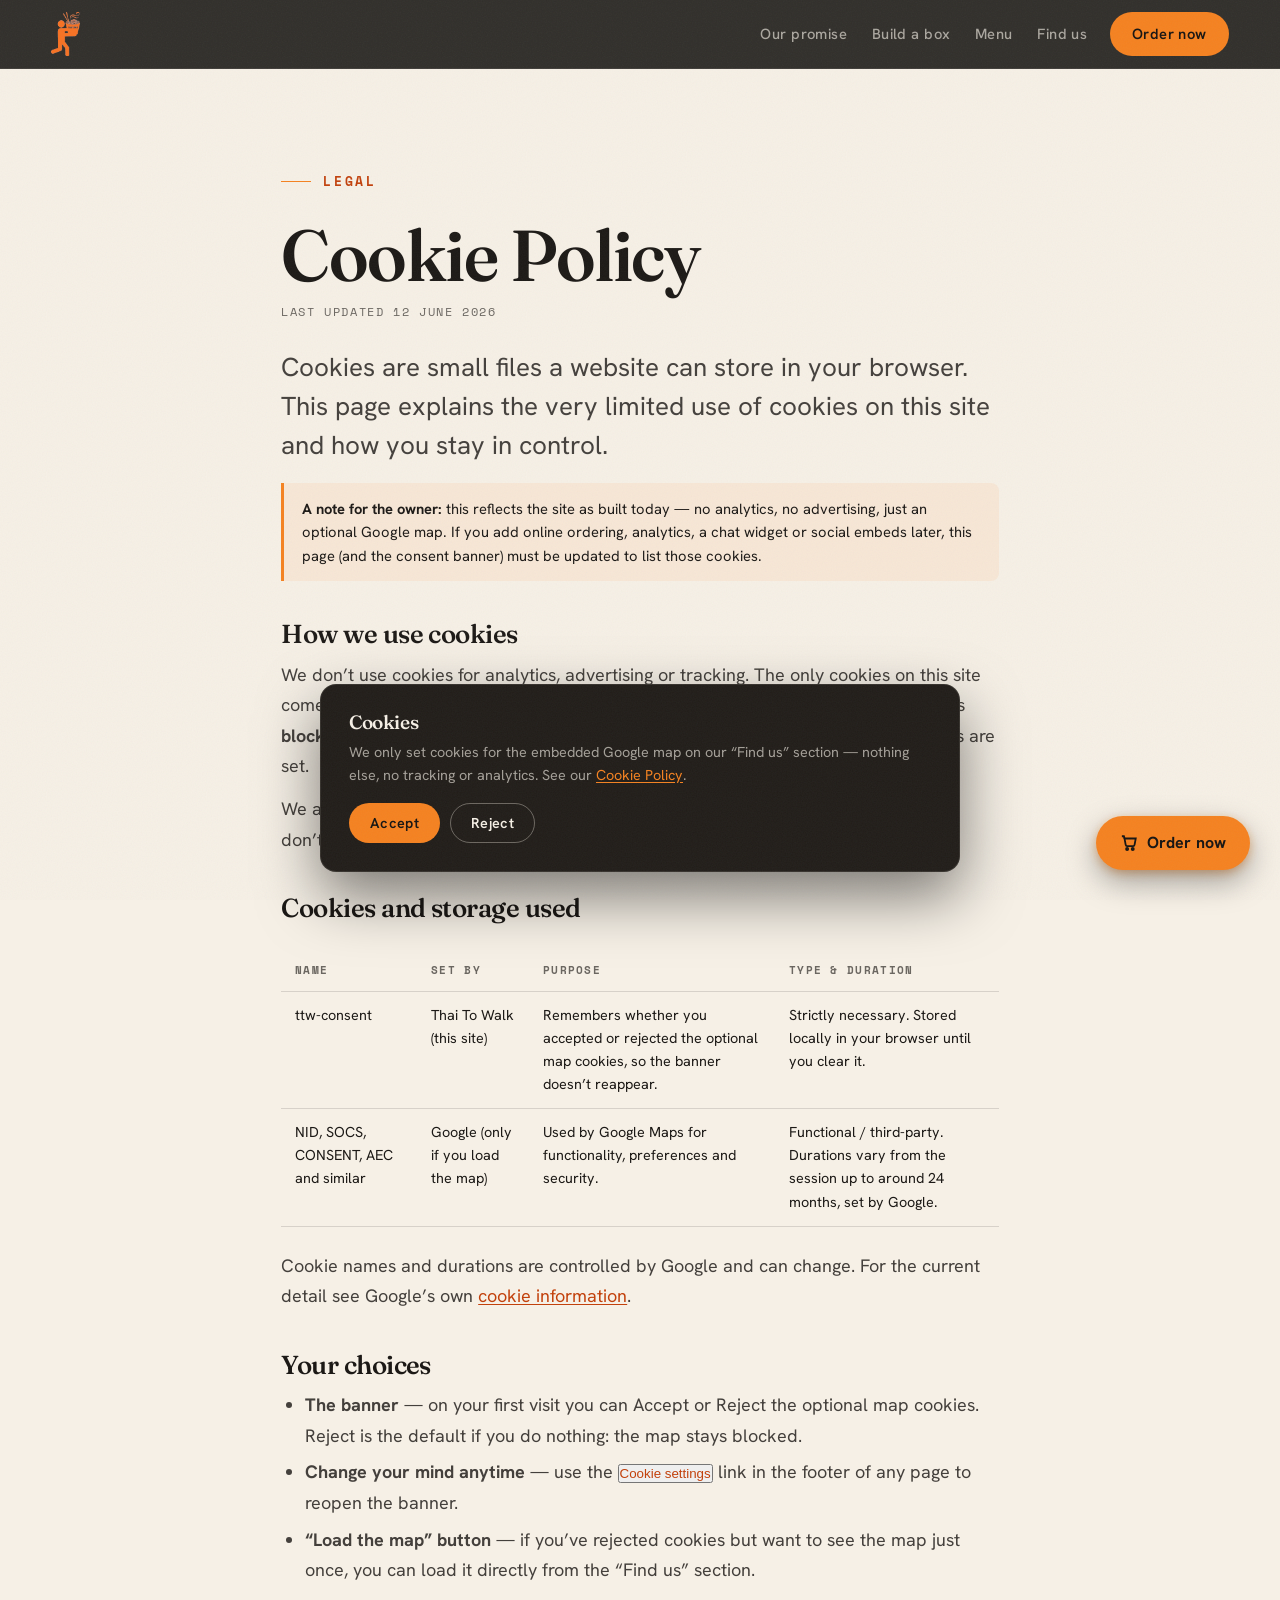
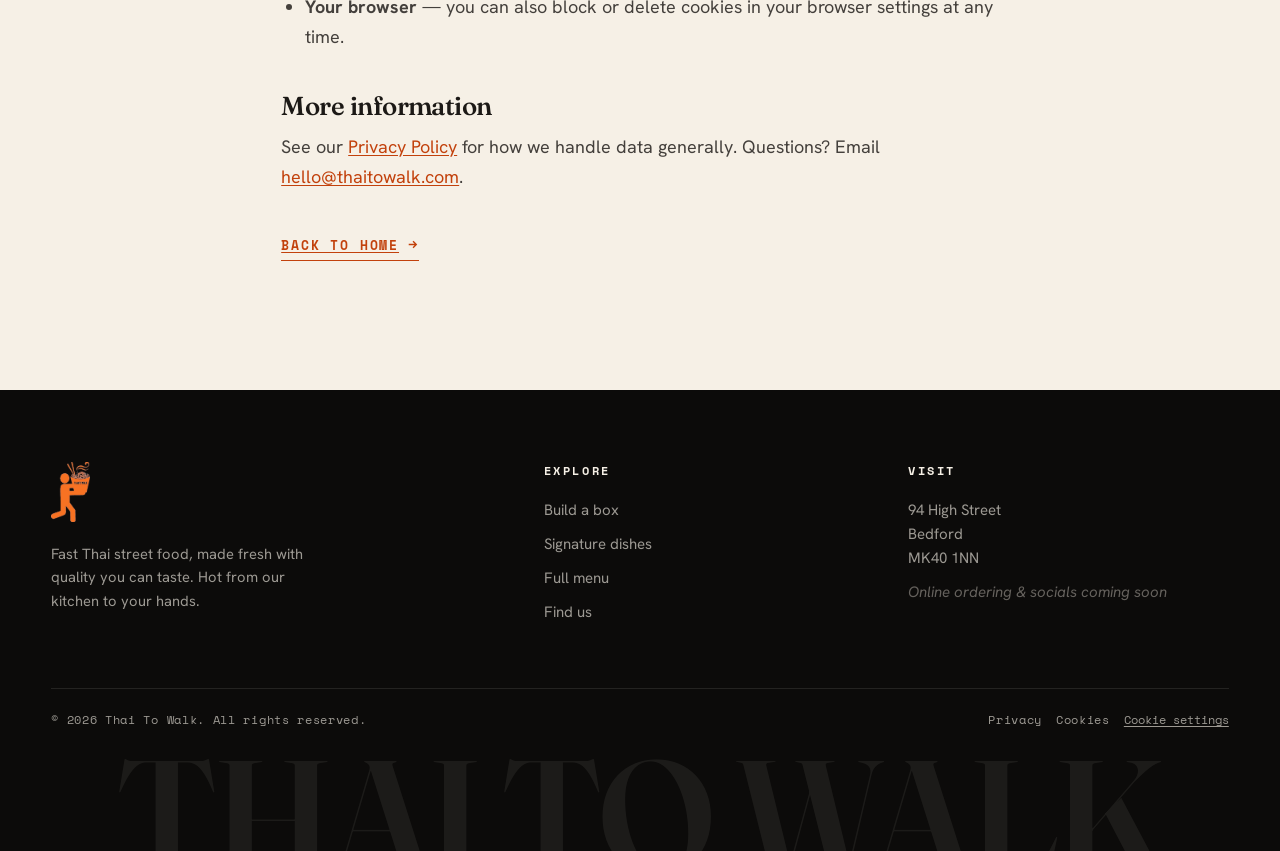
==== commit 74141572: "Add Flipdish online ordering - New /order.html embedding the Flipdish web order widget (restaurant b" ====
--- a/cookies.html
+++ b/cookies.html
@@ -10,8 +10,9 @@
   <meta name="theme-color" content="#161412" />
   <meta name="robots" content="index, follow" />
 
-  <link rel="icon" type="image/png" href="/images/logo-icon.png" />
-  <link rel="apple-touch-icon" href="/images/logo-icon.png" />
+  <link rel="icon" type="image/svg+xml" href="/images/logo.svg" />
+  <link rel="icon" type="image/png" sizes="32x32" href="/images/favicon-32.png" />
+  <link rel="apple-touch-icon" href="/images/apple-touch-icon.png" />
 
   <link rel="preconnect" href="https://fonts.googleapis.com" />
   <link rel="preconnect" href="https://fonts.gstatic.com" crossorigin />
@@ -31,7 +32,7 @@
       <a href="/#build">Build a box</a>
       <a href="/menu.html">Menu</a>
       <a href="/#find">Find us</a>
-      <a class="nav-cta" href="/menu.html">View menu</a>
+      <a class="nav-cta" href="/order.html">Order now</a>
     </nav>
     <button class="nav-toggle" aria-label="Menu" aria-expanded="false">
       <span></span><span></span><span></span>
@@ -97,6 +98,12 @@
   </main>
 
   <!-- ============ FOOTER ============ -->
+  <!-- ============ FLOATING ORDER CTA ============ -->
+  <a class="order-fab" href="/order.html" aria-label="Order online now">
+    <svg viewBox="0 0 24 24" fill="none" stroke="currentColor" stroke-width="2.4"><path d="M6 6h15l-1.6 8.5a2 2 0 0 1-2 1.6H9.6a2 2 0 0 1-2-1.6L6 6Z"/><path d="M6 6 5.2 3H2.5"/><circle cx="9.5" cy="20" r="1.4"/><circle cx="17" cy="20" r="1.4"/></svg>
+    Order now
+  </a>
+
   <footer class="site-footer">
     <div class="wrap">
       <div class="foot-top">
--- a/css/style.css
+++ b/css/style.css
@@ -167,8 +167,14 @@
   border-color: rgba(246, 240, 230, .08);
   padding: 12px var(--gutter);
 }
-.site-header .brand { display: flex; align-items: center; z-index: 130; position: relative; }
+.site-header .brand { display: flex; align-items: center; gap: 11px; z-index: 130; position: relative; }
 .site-header .brand img { height: 44px; width: auto; }
+.site-header .brand .wordmark {
+  font-family: 'Anton', var(--display);
+  font-weight: 400; font-size: clamp(1.2rem, 2.4vw, 1.55rem);
+  letter-spacing: .015em; text-transform: uppercase;
+  color: #fff; line-height: 1; white-space: nowrap;
+}
 .nav { display: flex; align-items: center; gap: clamp(8px, 1.6vw, 26px); }
 .nav a {
   position: relative;
@@ -268,6 +274,11 @@
 .hero-title em {
   font-style: italic; font-weight: 500;
   color: var(--orange);
+}
+.hero-title .hero-wm {
+  font-family: 'Anton', sans-serif; font-weight: 400;
+  letter-spacing: .01em; text-transform: uppercase;
+  color: #fff; white-space: nowrap;
 }
 .hero-sub {
   margin-top: clamp(18px, 3vh, 28px);
@@ -425,11 +436,11 @@
   aspect-ratio: 1 / 1;
   background: var(--charcoal-2);
 }
-.sig-feature .frame img {
-  width: 100%; height: 100%; object-fit: cover;
-}
-html.js .sig-feature .frame img { transform: scale(1.12); transition: transform 1.4s var(--ease-out); }
-html.js .sig-feature.is-in .frame img { transform: scale(1); }
+.sig-feature .frame img, .sig-feature .frame video {
+  width: 100%; height: 100%; object-fit: cover; display: block;
+}
+html.js .sig-feature .frame img, html.js .sig-feature .frame video { transform: scale(1.12); transition: transform 1.4s var(--ease-out); }
+html.js .sig-feature.is-in .frame img, html.js .sig-feature.is-in .frame video { transform: scale(1); }
 .sig-feature .meta { margin-top: 22px; display: flex; align-items: baseline; justify-content: space-between; gap: 18px; }
 .sig-feature .meta h3 { font-size: var(--step-2); font-weight: 560; }
 .sig-feature .meta .price { font-family: var(--mono); font-size: var(--step-1); color: var(--orange); }
@@ -461,6 +472,40 @@
 .sig-foot { margin-top: clamp(32px, 5vh, 48px); }
 
 /* ==========================================================================
+   FROM THE KITCHEN — horizontal dish-clip rail (lazy-loaded video)
+   ========================================================================== */
+.kitchen { padding: var(--sec-pad) 0; background: var(--charcoal); overflow: hidden; }
+.kitchen .section-head { max-width: 640px; }
+.kitchen .section-head h2 { font-size: var(--step-3); margin-top: 18px; }
+.kitchen .section-head p { margin-top: 16px; color: var(--cream-muted); }
+.kclip-rail {
+  margin-top: clamp(34px, 6vh, 56px);
+  display: flex; gap: clamp(12px, 1.5vw, 20px);
+  overflow-x: auto; scroll-snap-type: x mandatory;
+  padding: 4px var(--gutter) 14px;
+  -webkit-overflow-scrolling: touch; scrollbar-width: none;
+}
+.kclip-rail::-webkit-scrollbar { display: none; }
+.kclip {
+  position: relative; flex: 0 0 clamp(270px, 33vw, 380px);
+  scroll-snap-align: start;
+  border-radius: var(--radius); overflow: hidden;
+  aspect-ratio: 16 / 9; background: var(--charcoal-2);
+  border: 1px solid var(--hairline-on-dark);
+}
+a.kclip { text-decoration: none; cursor: pointer; transition: transform var(--d-fast) var(--ease-out), border-color var(--d-fast) ease; }
+a.kclip:hover, a.kclip:focus-visible { transform: translateY(-3px); border-color: var(--orange); }
+.kclip video { width: 100%; height: 100%; object-fit: cover; display: block; }
+.kclip .kc-label {
+  position: absolute; inset: auto 0 0 0; z-index: 2;
+  display: flex; align-items: baseline; justify-content: space-between; gap: 10px;
+  padding: 36px 16px 14px;
+  background: linear-gradient(transparent, rgba(12, 11, 10, .92));
+}
+.kclip .kc-label h3 { font-size: 1.02rem; font-weight: 560; color: var(--bone); }
+.kclip .kc-label span { font-family: var(--mono); font-size: .58rem; letter-spacing: .14em; text-transform: uppercase; color: var(--orange); white-space: nowrap; }
+
+/* ==========================================================================
    LOCATION — bone, docket-style details
    ========================================================================== */
 .location { padding: var(--sec-pad) 0; }
@@ -477,6 +522,10 @@
 .loc-docket dt { color: var(--ink-muted); text-transform: uppercase; font-size: .72rem; letter-spacing: .16em; align-self: center; }
 .loc-docket dd { text-align: right; }
 .loc-info .btn { margin-top: 30px; }
+.loc-notes { margin-top: 22px; display: grid; gap: 12px; max-width: 32em; }
+.loc-notes li { display: flex; align-items: center; gap: 12px; font-size: .95rem; line-height: 1.45; color: var(--ink); }
+.loc-notes svg { width: 22px; height: 22px; color: var(--ember); flex: none; }
+.loc-notes strong { font-weight: 600; }
 .loc-map {
   border-radius: var(--radius); overflow: hidden; min-height: 380px;
   border: 1px solid var(--hairline-on-light);
@@ -601,7 +650,7 @@
   html.js [data-reveal],
   html.js .hero-title .line > span,
   html.js .hero-eyebrow, html.js .hero-sub, html.js .hero-cta { opacity: 1; transform: none; }
-  html.js .sig-feature .frame img { transform: none; }
+  html.js .sig-feature .frame img, html.js .sig-feature .frame video { transform: none; }
   .marquee-track { animation: none !important; }
   /* no pinned scroll-scrub: collapse the hero to a normal full-screen panel */
   .hero { height: auto; min-height: 100svh; }
@@ -677,3 +726,186 @@
 .map-gate svg { width: 30px; height: 30px; color: var(--orange); }
 .map-gate .map-gate-link { font-family: var(--mono); font-size: .7rem; letter-spacing: .1em; text-transform: uppercase; color: var(--cream-muted); text-decoration: underline; text-underline-offset: 3px; }
 
+/* ==========================================================================
+   COMING SOON — dismissible digital poster
+   ========================================================================== */
+.coming-soon {
+  position: fixed; inset: 0; z-index: 2000;
+  display: flex; align-items: flex-start; justify-content: center;
+  overflow-y: auto; -webkit-overflow-scrolling: touch;
+  padding: clamp(16px, 4vw, 40px);
+  opacity: 0; transition: opacity .5s var(--ease-out);
+}
+.coming-soon[hidden] { display: none; }
+.coming-soon.is-open { opacity: 1; }
+.coming-soon.is-closing { opacity: 0; }
+body.cs-open { overflow: hidden; }
+
+.cs-backdrop {
+  position: absolute; inset: 0;
+  background: radial-gradient(120% 120% at 50% 0%, rgba(40, 30, 18, .66), rgba(8, 7, 6, .88));
+  -webkit-backdrop-filter: blur(8px); backdrop-filter: blur(8px);
+}
+
+.cs-poster {
+  position: relative; z-index: 1; margin: auto;
+  width: min(540px, 100%); text-align: center;
+  padding: clamp(30px, 5vw, 52px) clamp(22px, 4vw, 46px) clamp(26px, 4vw, 40px);
+  border-radius: 26px; overflow: hidden;
+  background: linear-gradient(180deg, rgba(43, 38, 32, .97), rgba(18, 16, 14, .98));
+  border: 1px solid var(--hairline-on-dark);
+  box-shadow: 0 40px 120px -30px rgba(0, 0, 0, .8), inset 0 1px 0 rgba(255, 255, 255, .05);
+  transform: translateY(16px) scale(.97);
+  transition: transform .6s var(--ease-out);
+}
+.coming-soon.is-open .cs-poster { transform: none; }
+.coming-soon.is-closing .cs-poster { transform: translateY(8px) scale(.99); }
+
+.cs-glow {
+  position: absolute; left: 50%; top: -34%; width: 130%; height: 76%;
+  transform: translateX(-50%); pointer-events: none; filter: blur(8px);
+  background: radial-gradient(closest-side, rgba(245, 130, 32, .36), transparent 72%);
+}
+.cs-grain {
+  position: absolute; inset: 0; pointer-events: none; opacity: .5; mix-blend-mode: overlay;
+  background-image: repeating-linear-gradient(0deg, rgba(255, 255, 255, .04) 0 1px, transparent 1px 3px);
+}
+
+.cs-close {
+  position: absolute; top: 14px; right: 14px; z-index: 3;
+  width: 38px; height: 38px; display: grid; place-items: center;
+  border-radius: 50%; cursor: pointer;
+  border: 1px solid rgba(246, 240, 230, .18); background: rgba(20, 18, 16, .5);
+  color: var(--cream-muted);
+  transition: color var(--d-fast) ease, border-color var(--d-fast) ease, transform var(--d-fast) ease;
+}
+.cs-close svg { width: 18px; height: 18px; }
+.cs-close:hover { color: var(--orange); border-color: var(--orange); transform: rotate(90deg); }
+
+.cs-poster .cs-eyebrow {
+  font-family: var(--mono); font-size: .68rem; letter-spacing: .24em;
+  text-transform: uppercase; color: var(--orange); margin-bottom: 14px;
+}
+.cs-mark {
+  height: clamp(84px, 15vw, 122px); width: auto; margin: 0 auto 16px; display: block;
+  filter: drop-shadow(0 12px 26px rgba(245, 130, 32, .28));
+}
+
+.cs-title { display: flex; flex-direction: column; align-items: center; line-height: .9; }
+.cs-title .cs-soon {
+  font-family: 'Anton', var(--display); font-weight: 400; text-transform: uppercase;
+  font-size: clamp(2.5rem, 10vw, 4.2rem); letter-spacing: .01em; color: var(--bone);
+}
+.cs-title .cs-to {
+  display: flex; align-items: center; gap: 12px; margin: 6px 0;
+  font-family: var(--mono); font-size: .7rem; letter-spacing: .3em;
+  text-transform: uppercase; color: var(--cream-muted);
+}
+.cs-title .cs-to span { width: 34px; height: 1px; background: linear-gradient(90deg, transparent, rgba(246, 240, 230, .5)); }
+.cs-title .cs-to span:last-child { background: linear-gradient(90deg, rgba(246, 240, 230, .5), transparent); }
+.cs-title .cs-bedford {
+  font-family: 'Anton', var(--display); font-weight: 400; text-transform: uppercase;
+  font-size: clamp(3rem, 13vw, 5.2rem); letter-spacing: .005em;
+  background: linear-gradient(100deg, var(--orange) 32%, #ffd9a8 50%, var(--orange) 68%);
+  background-size: 220% 100%;
+  -webkit-background-clip: text; background-clip: text; -webkit-text-fill-color: transparent; color: transparent;
+  filter: drop-shadow(0 0 26px rgba(245, 130, 32, .5));
+  animation: csShine 5s linear infinite;
+}
+@keyframes csShine { from { background-position: 120% 0; } to { background-position: -120% 0; } }
+
+.cs-sub { margin: 20px auto 0; max-width: 34ch; font-size: clamp(.92rem, 2.4vw, 1rem); color: var(--cream-muted); }
+
+.cs-meta { display: flex; justify-content: center; flex-wrap: wrap; gap: 12px 30px; margin: 22px 0 26px; }
+.cs-meta dt { font-family: var(--mono); font-size: .6rem; letter-spacing: .2em; text-transform: uppercase; color: var(--orange); margin-bottom: 4px; }
+.cs-meta dd { font-size: .9rem; color: var(--bone); }
+
+.cs-actions { display: flex; justify-content: center; gap: 12px; flex-wrap: wrap; }
+.cs-foot { margin-top: 22px; font-family: var(--mono); font-size: .62rem; letter-spacing: .12em; color: rgba(246, 240, 230, .42); }
+
+@media (max-width: 460px) {
+  .cs-poster { border-radius: 20px; padding: 30px 20px 26px; }
+  .cs-actions { flex-direction: column; }
+  .cs-actions .btn { width: 100%; justify-content: center; }
+  .cs-mark { height: 74px; margin-bottom: 12px; }
+  .cs-sub { margin-top: 14px; }
+  .cs-meta { margin: 16px 0 20px; gap: 10px 24px; }
+  .cs-foot { margin-top: 16px; }
+  .cs-title .cs-bedford { font-size: clamp(2.8rem, 16vw, 3.6rem); }
+}
+@media (prefers-reduced-motion: reduce) {
+  .coming-soon, .cs-poster { transition: opacity .2s ease; }
+  .cs-poster { transform: none; }
+  .cs-bedford { animation: none; }
+  .cs-close:hover { transform: none; }
+}
+
+/* ==========================================================================
+   ONLINE ORDERING — floating "Order now" CTA + Flipdish order page
+   ========================================================================== */
+
+/* Floating Order-now button (all pages except /order.html) */
+.order-fab {
+  position: fixed; z-index: 1400;
+  right: clamp(16px, 4vw, 30px);
+  bottom: clamp(16px, 4vw, 30px);
+  display: inline-flex; align-items: center; justify-content: center; gap: 9px;
+  padding: 14px 24px; border-radius: 999px;
+  background: var(--orange); color: var(--charcoal);
+  font-family: var(--body); font-weight: 700; font-size: 1rem; letter-spacing: .01em;
+  text-decoration: none; white-space: nowrap;
+  box-shadow: 0 12px 30px rgba(0,0,0,.34), 0 3px 10px rgba(245,130,32,.42);
+  transition: transform var(--d-fast) var(--ease-out), background var(--d-fast) var(--ease-out);
+}
+.order-fab svg { width: 18px; height: 18px; }
+.order-fab:hover { transform: translateY(-2px); background: var(--bone); }
+.order-fab:active { transform: translateY(0); }
+@media (max-width: 600px) {
+  .order-fab {
+    left: 12px; right: 12px; bottom: 12px;
+    padding: 16px 20px; font-size: 1.05rem; border-radius: 16px;
+    padding-bottom: calc(16px + env(safe-area-inset-bottom, 0px));
+  }
+}
+@media (prefers-reduced-motion: reduce) {
+  .order-fab { transition: background var(--d-fast) var(--ease-out); }
+  .order-fab:hover { transform: none; }
+}
+
+/* Order page — dark intro band over the Flipdish embed */
+.order-hero {
+  background: var(--charcoal); color: var(--bone); text-align: center;
+  padding: calc(clamp(120px, 18vh, 180px)) 0 clamp(40px, 6vw, 72px);
+  position: relative; overflow: hidden;
+}
+.order-hero::before {
+  content: ""; position: absolute; inset: 0; pointer-events: none;
+  background: radial-gradient(60% 80% at 50% 0%, rgba(245, 130, 32, .13), transparent 62%);
+}
+.order-hero .wrap { position: relative; }
+.order-hero .eyebrow { justify-content: center; }
+.order-hero h1 { font-size: var(--step-2); margin-top: 16px; }
+.order-hero h1 em { color: var(--orange); font-weight: 500; }
+.order-hero p { color: var(--cream-muted); margin: 16px auto 0; max-width: 52ch; font-size: var(--step-0); }
+.order-hero .order-facts {
+  display: inline-flex; flex-wrap: wrap; justify-content: center; gap: 10px 22px;
+  margin-top: 26px; padding: 13px 26px;
+  border: 1px dashed rgba(246, 240, 230, .25); border-radius: 999px;
+  font-family: var(--mono); font-size: .74rem; letter-spacing: .06em; color: var(--cream-muted);
+}
+.order-hero .order-facts b { color: var(--orange); font-weight: 700; }
+
+/* Flipdish embed container */
+.order-embed { background: var(--bone); color: var(--ink); padding: clamp(20px, 3vw, 40px) 0 clamp(48px, 8vw, 96px); }
+.order-embed .wrap { max-width: 1040px; }
+#flipdish-menu { min-height: 60vh; }
+.order-loading {
+  text-align: center; padding: clamp(48px, 10vh, 100px) 0;
+  font-family: var(--mono); font-size: .82rem; letter-spacing: .1em; text-transform: uppercase;
+  color: var(--ink-muted);
+}
+.order-loading .dot { display: inline-block; animation: orderPulse 1.2s var(--ease-out) infinite; }
+@keyframes orderPulse { 0%, 100% { opacity: .3; } 50% { opacity: 1; } }
+.order-fallback { text-align: center; font-size: .9rem; color: var(--ink-muted); margin-top: 20px; }
+.order-fallback a { color: var(--ember); text-decoration: underline; text-underline-offset: 2px; }
+
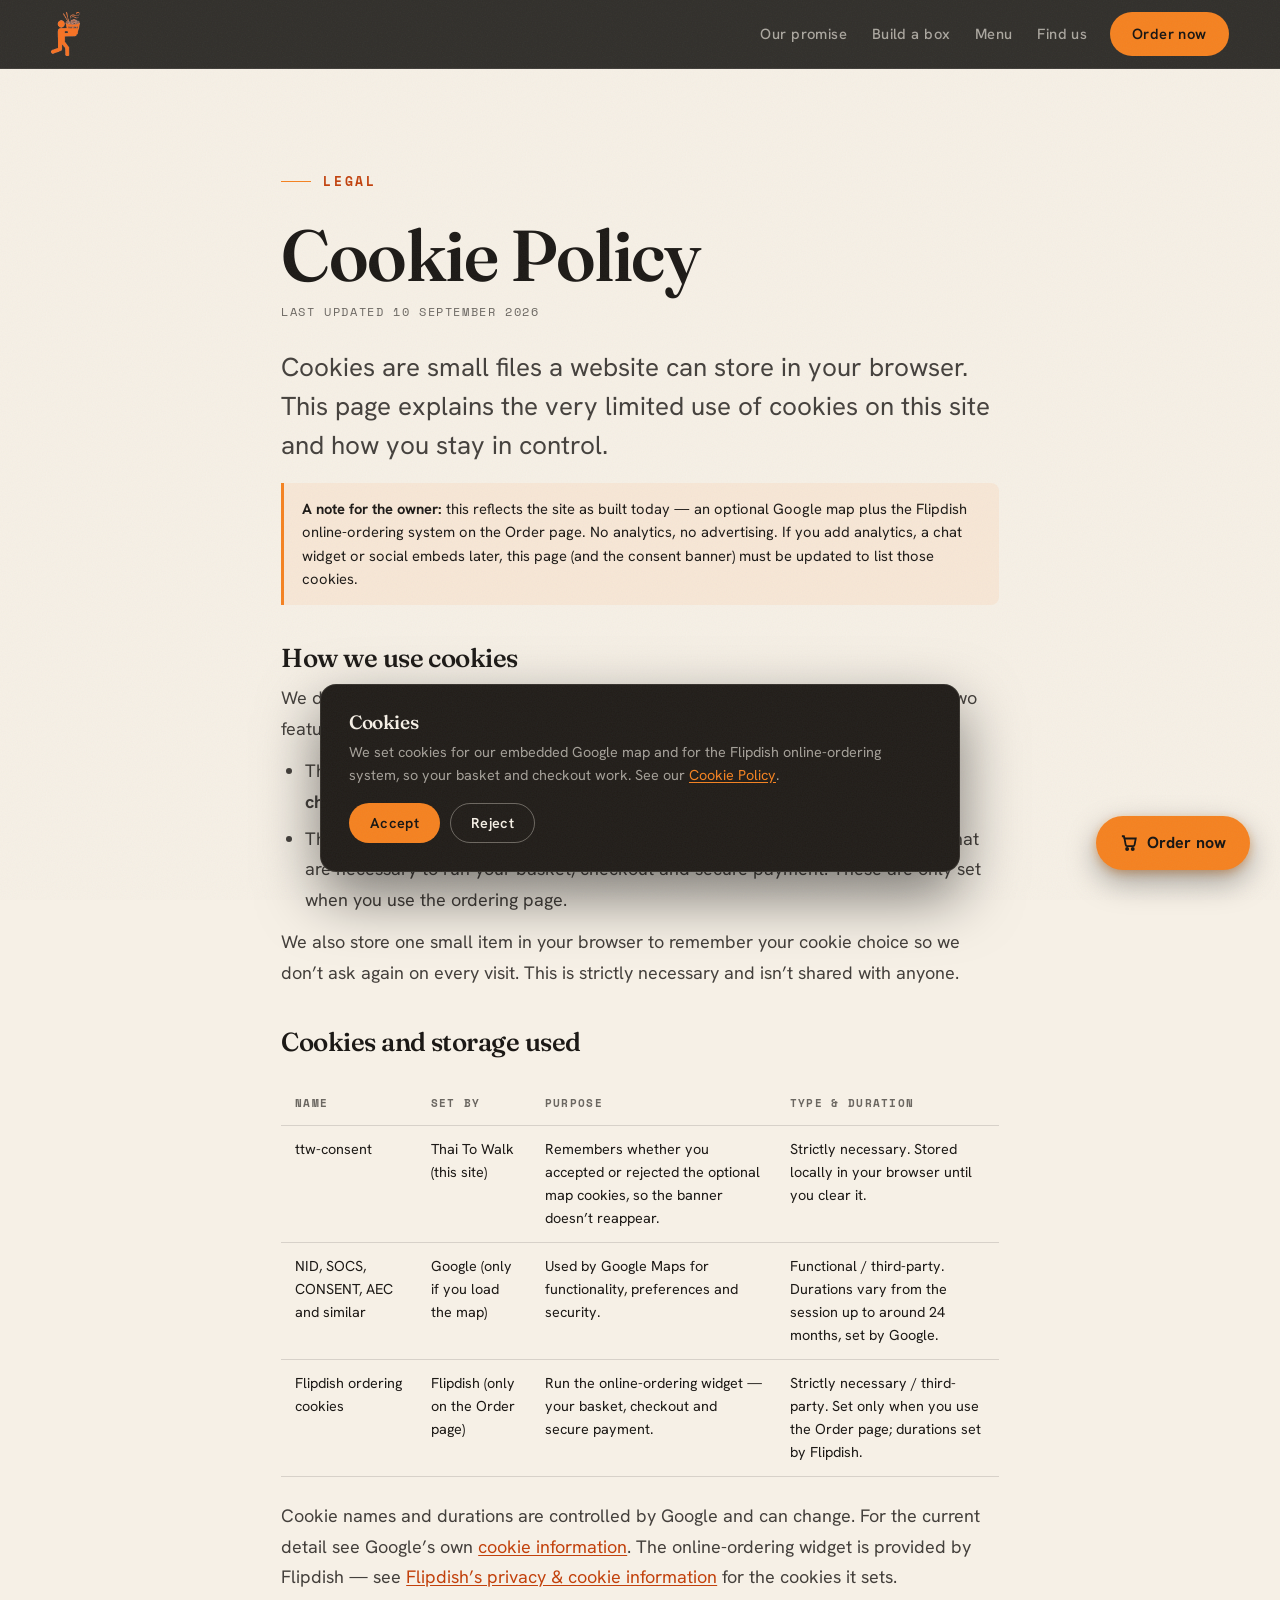
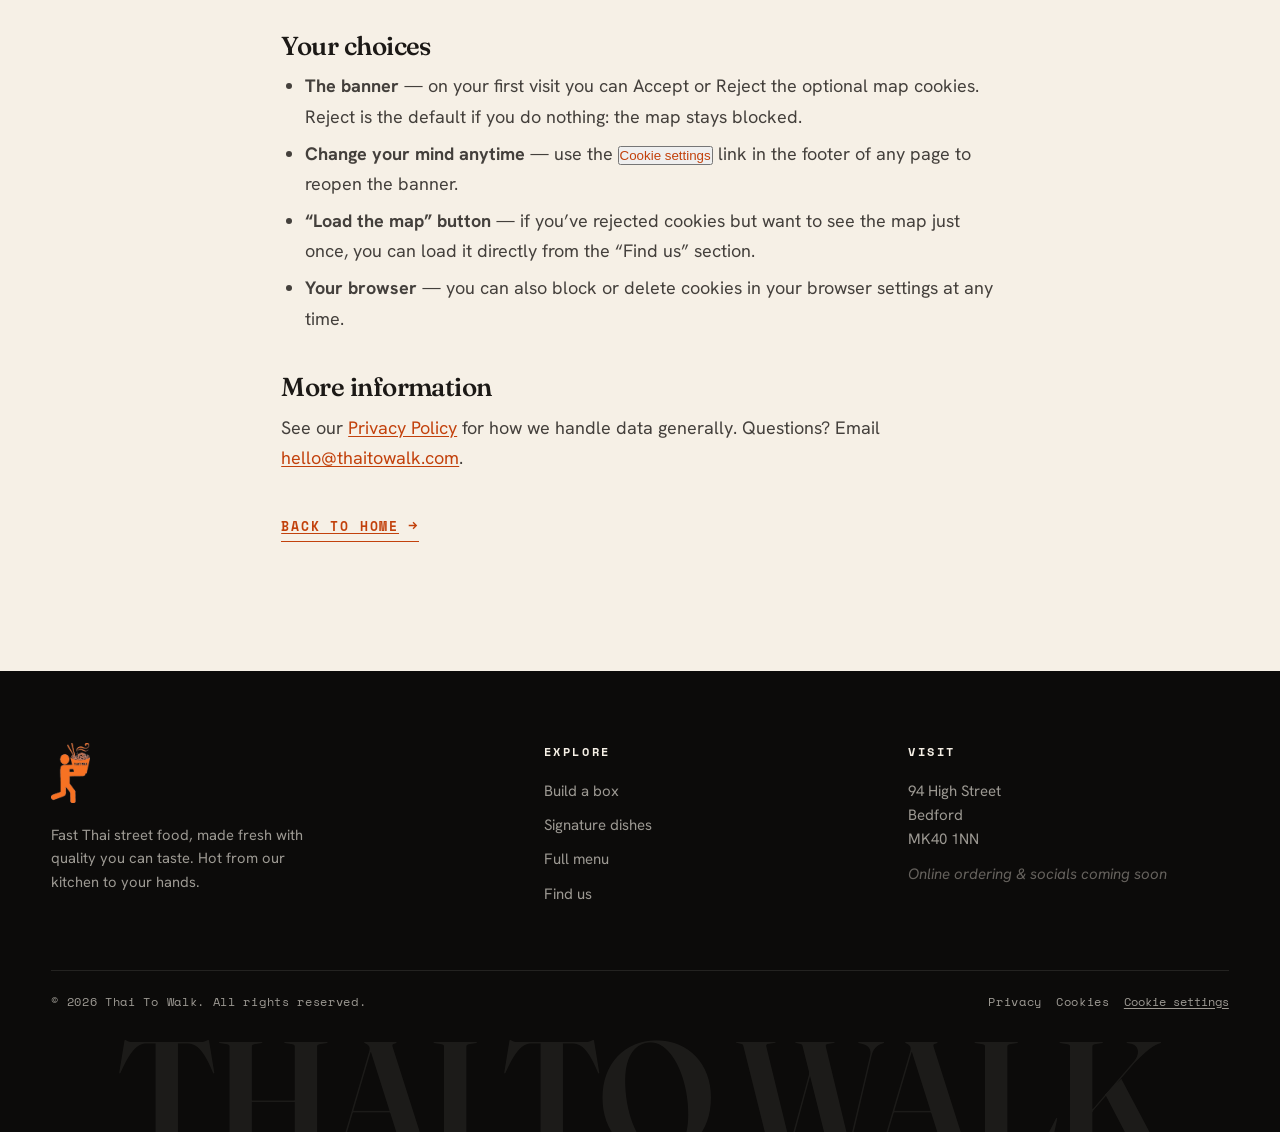
==== commit 9636e9be: "Opening-weekend promo poster + cookies update for Flipdish - Poster: "Opening Soon" → Opening weeken" ====
--- a/cookies.html
+++ b/cookies.html
@@ -5,7 +5,7 @@
   <meta name="viewport" content="width=device-width, initial-scale=1.0" />
 
   <title>Cookie Policy | Thai To Walk — Bedford</title>
-  <meta name="description" content="What cookies Thai To Walk uses and how to control them. The only cookies come from the embedded Google map, which stays blocked until you choose to load it." />
+  <meta name="description" content="What cookies Thai To Walk uses and how to control them: an optional Google map, plus the Flipdish online-ordering system on our Order page. No analytics or advertising." />
   <link rel="canonical" href="https://thaitowalk.com/cookies.html" />
   <meta name="theme-color" content="#161412" />
   <meta name="robots" content="index, follow" />
@@ -44,16 +44,20 @@
     <div class="wrap">
       <p class="eyebrow">Legal</p>
       <h1>Cookie Policy</h1>
-      <p class="updated">Last updated 12 June 2026</p>
+      <p class="updated">Last updated 10 September 2026</p>
 
       <p class="lead">Cookies are small files a website can store in your browser. This page explains the very limited use of cookies on this site and how you stay in control.</p>
 
       <div class="note">
-        <strong>A note for the owner:</strong> this reflects the site as built today — no analytics, no advertising, just an optional Google map. If you add online ordering, analytics, a chat widget or social embeds later, this page (and the consent banner) must be updated to list those cookies.
+        <strong>A note for the owner:</strong> this reflects the site as built today — an optional Google map plus the Flipdish online-ordering system on the Order page. No analytics, no advertising. If you add analytics, a chat widget or social embeds later, this page (and the consent banner) must be updated to list those cookies.
       </div>
 
       <h2>How we use cookies</h2>
-      <p>We don’t use cookies for analytics, advertising or tracking. The only cookies on this site come from the <strong>embedded Google map</strong> in the “Find us” section — and that map stays <strong>blocked until you choose to load it</strong>. If you never load the map, no third-party cookies are set.</p>
+      <p>We don’t use cookies for analytics, advertising or tracking. Cookies are only set by two features, and only when you use them:</p>
+      <ul>
+        <li>The <strong>embedded Google map</strong> in the “Find us” section — it stays <strong>blocked until you choose to load it</strong>. If you never load the map, no Google cookies are set.</li>
+        <li>The <strong>Flipdish online-ordering</strong> system on our <a href="/order.html">Order</a> page — Flipdish sets cookies that are necessary to run your basket, checkout and secure payment. These are only set when you use the ordering page.</li>
+      </ul>
       <p>We also store one small item in your browser to remember your cookie choice so we don’t ask again on every visit. This is strictly necessary and isn’t shared with anyone.</p>
 
       <h2>Cookies and storage used</h2>
@@ -75,10 +79,16 @@
               <td>Used by Google Maps for functionality, preferences and security.</td>
               <td>Functional / third-party. Durations vary from the session up to around 24 months, set by Google.</td>
             </tr>
+            <tr>
+              <td>Flipdish ordering cookies</td>
+              <td>Flipdish (only on the Order page)</td>
+              <td>Run the online-ordering widget — your basket, checkout and secure payment.</td>
+              <td>Strictly necessary / third-party. Set only when you use the Order page; durations set by Flipdish.</td>
+            </tr>
           </tbody>
         </table>
       </div>
-      <p>Cookie names and durations are controlled by Google and can change. For the current detail see Google’s own <a href="https://policies.google.com/technologies/cookies" target="_blank" rel="noopener">cookie information</a>.</p>
+      <p>Cookie names and durations are controlled by Google and can change. For the current detail see Google’s own <a href="https://policies.google.com/technologies/cookies" target="_blank" rel="noopener">cookie information</a>. The online-ordering widget is provided by Flipdish — see <a href="https://www.flipdish.com/privacy-policy" target="_blank" rel="noopener">Flipdish’s privacy &amp; cookie information</a> for the cookies it sets.</p>
 
       <h2>Your choices</h2>
       <ul>
@@ -139,7 +149,7 @@
   <!-- ============ COOKIE CONSENT ============ -->
   <div class="cookie-banner" role="dialog" aria-label="Cookie notice" aria-live="polite">
     <h2>Cookies</h2>
-    <p>We only set cookies for the embedded Google map on our “Find us” section — nothing else, no tracking or analytics. See our <a href="/cookies.html">Cookie Policy</a>.</p>
+    <p>We set cookies for our embedded Google map and for the Flipdish online-ordering system, so your basket and checkout work. See our <a href="/cookies.html">Cookie Policy</a>.</p>
     <div class="cookie-actions">
       <button type="button" class="btn btn-primary" data-consent="accept">Accept</button>
       <button type="button" class="btn btn-line" data-consent="reject">Reject</button>
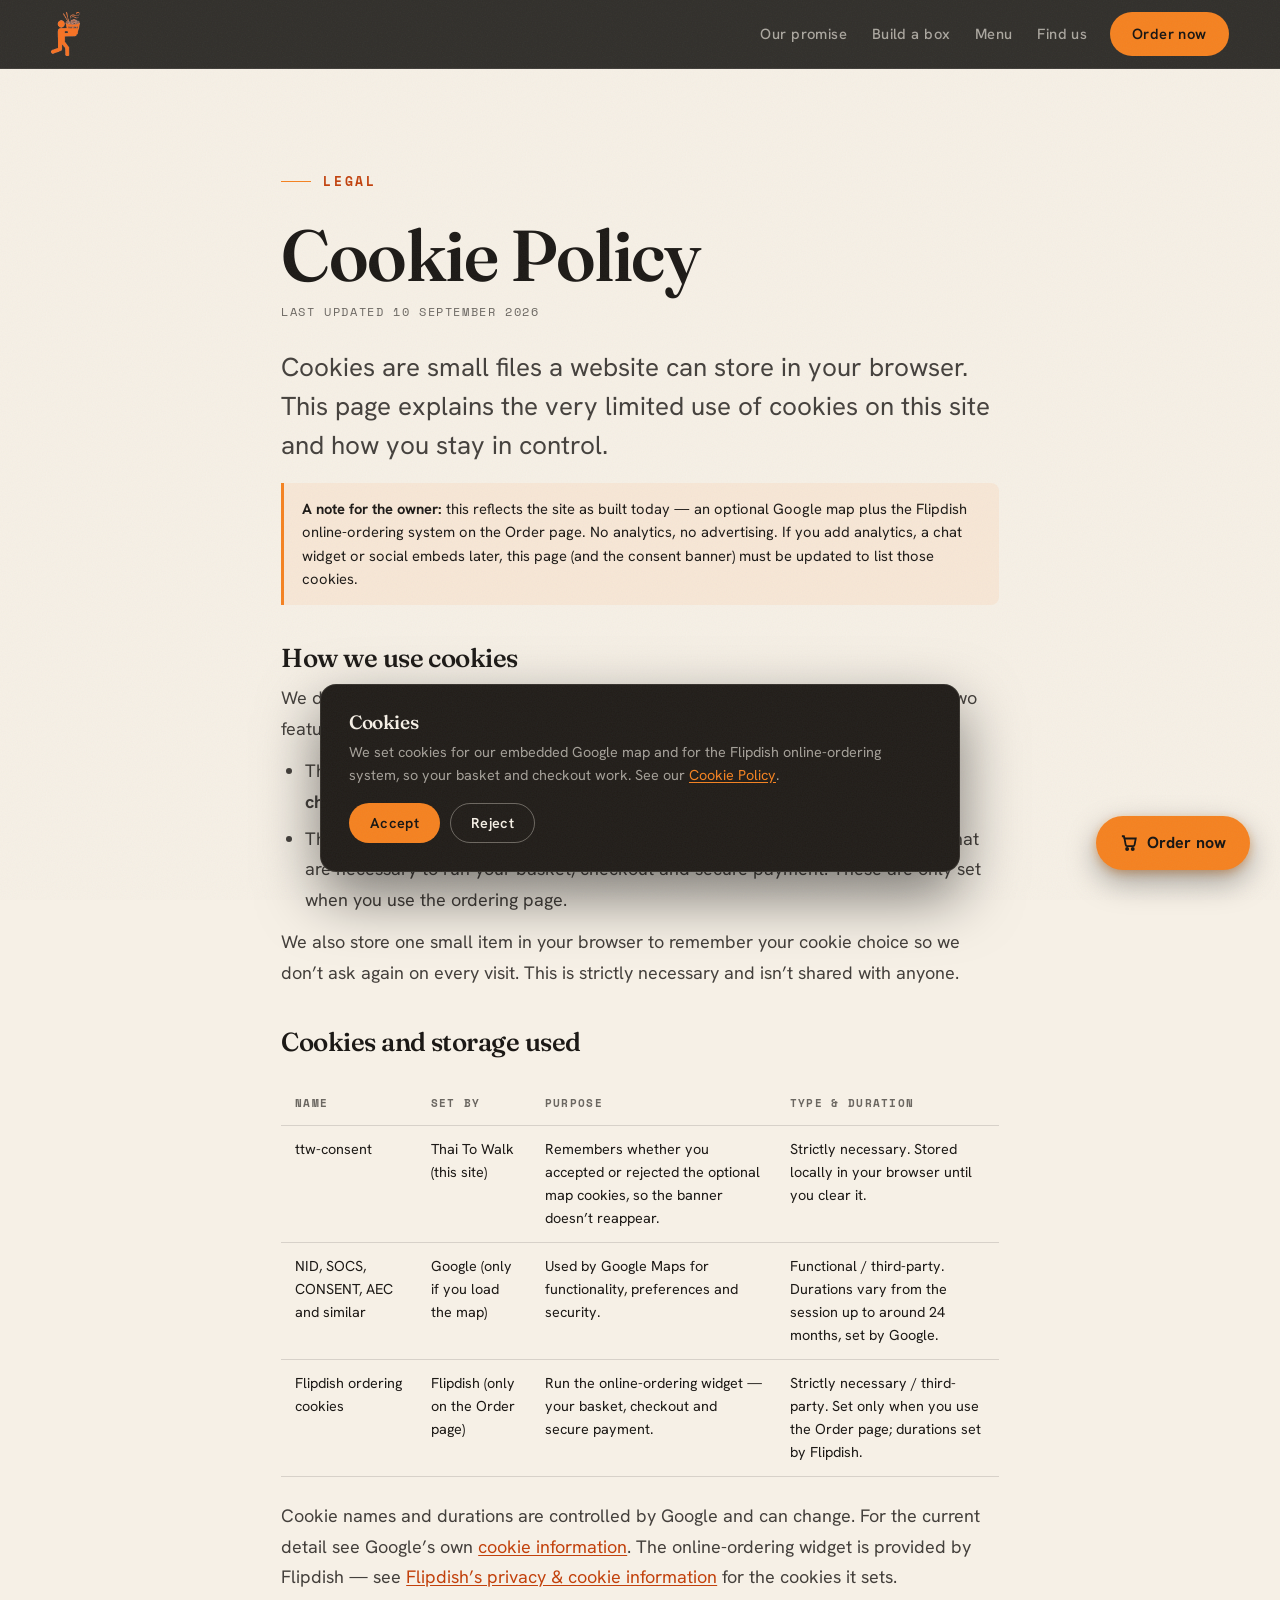
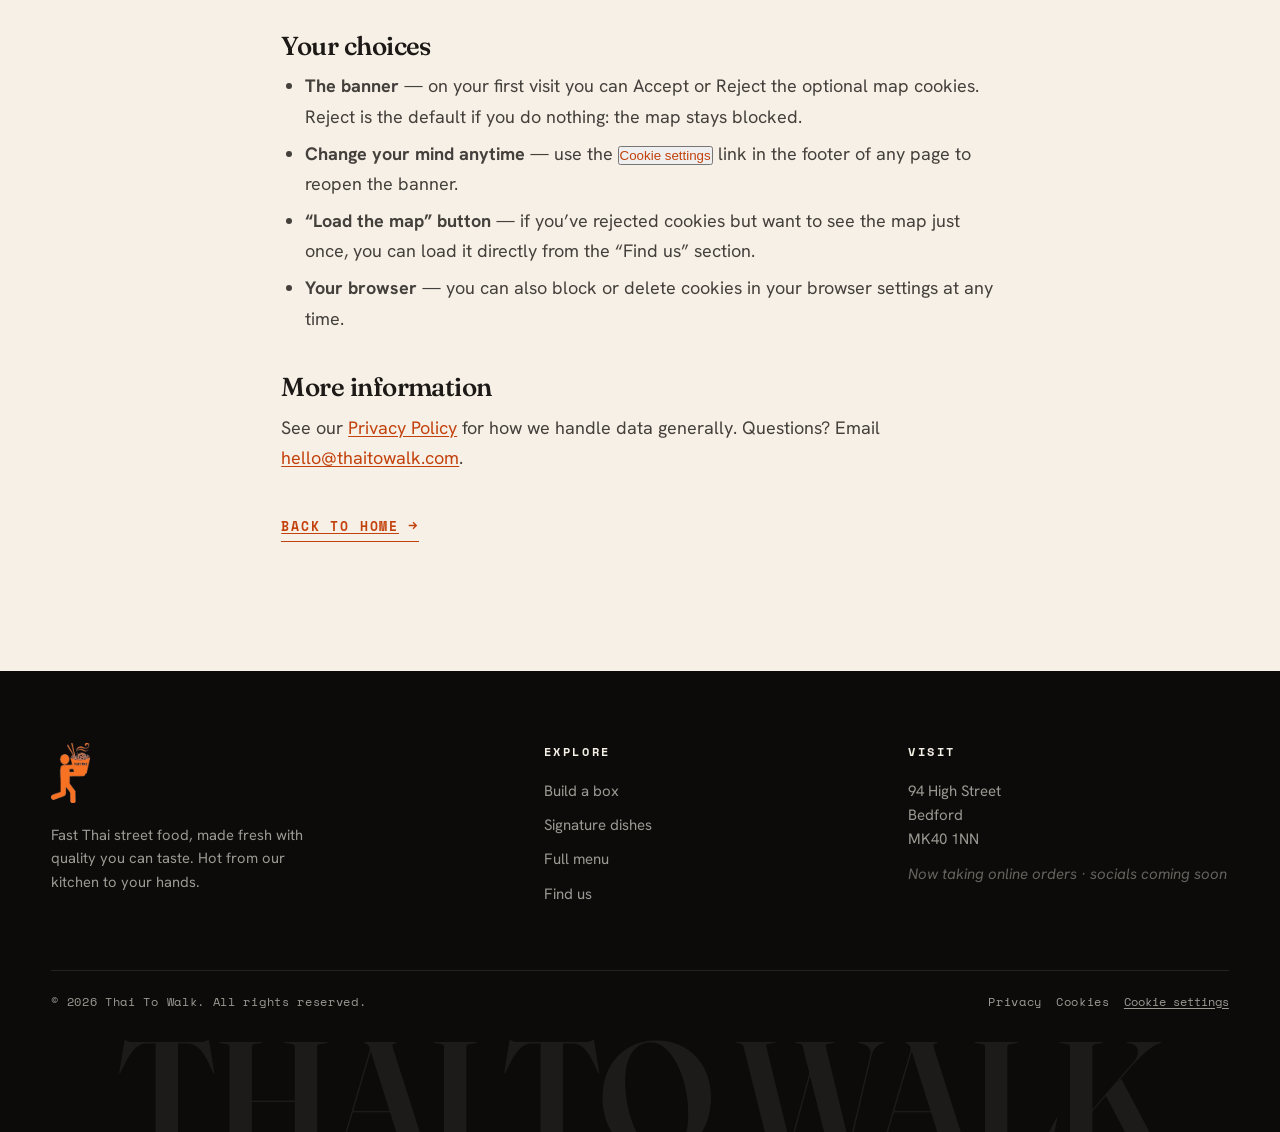
==== commit 5a6a62b7: "Promo copy fix (in-store), poster auto-expiry, privacy update for Flipdish - Poster: 25% off is IN-S" ====
--- a/cookies.html
+++ b/cookies.html
@@ -131,7 +131,7 @@
         <div class="foot-col">
           <h4>Visit</h4>
           <p>94 High Street<br />Bedford<br />MK40 1NN</p>
-          <p class="foot-soon">Online ordering &amp; socials coming soon</p>
+          <p class="foot-soon">Now taking online orders · socials coming soon</p>
         </div>
       </div>
       <div class="foot-bottom">
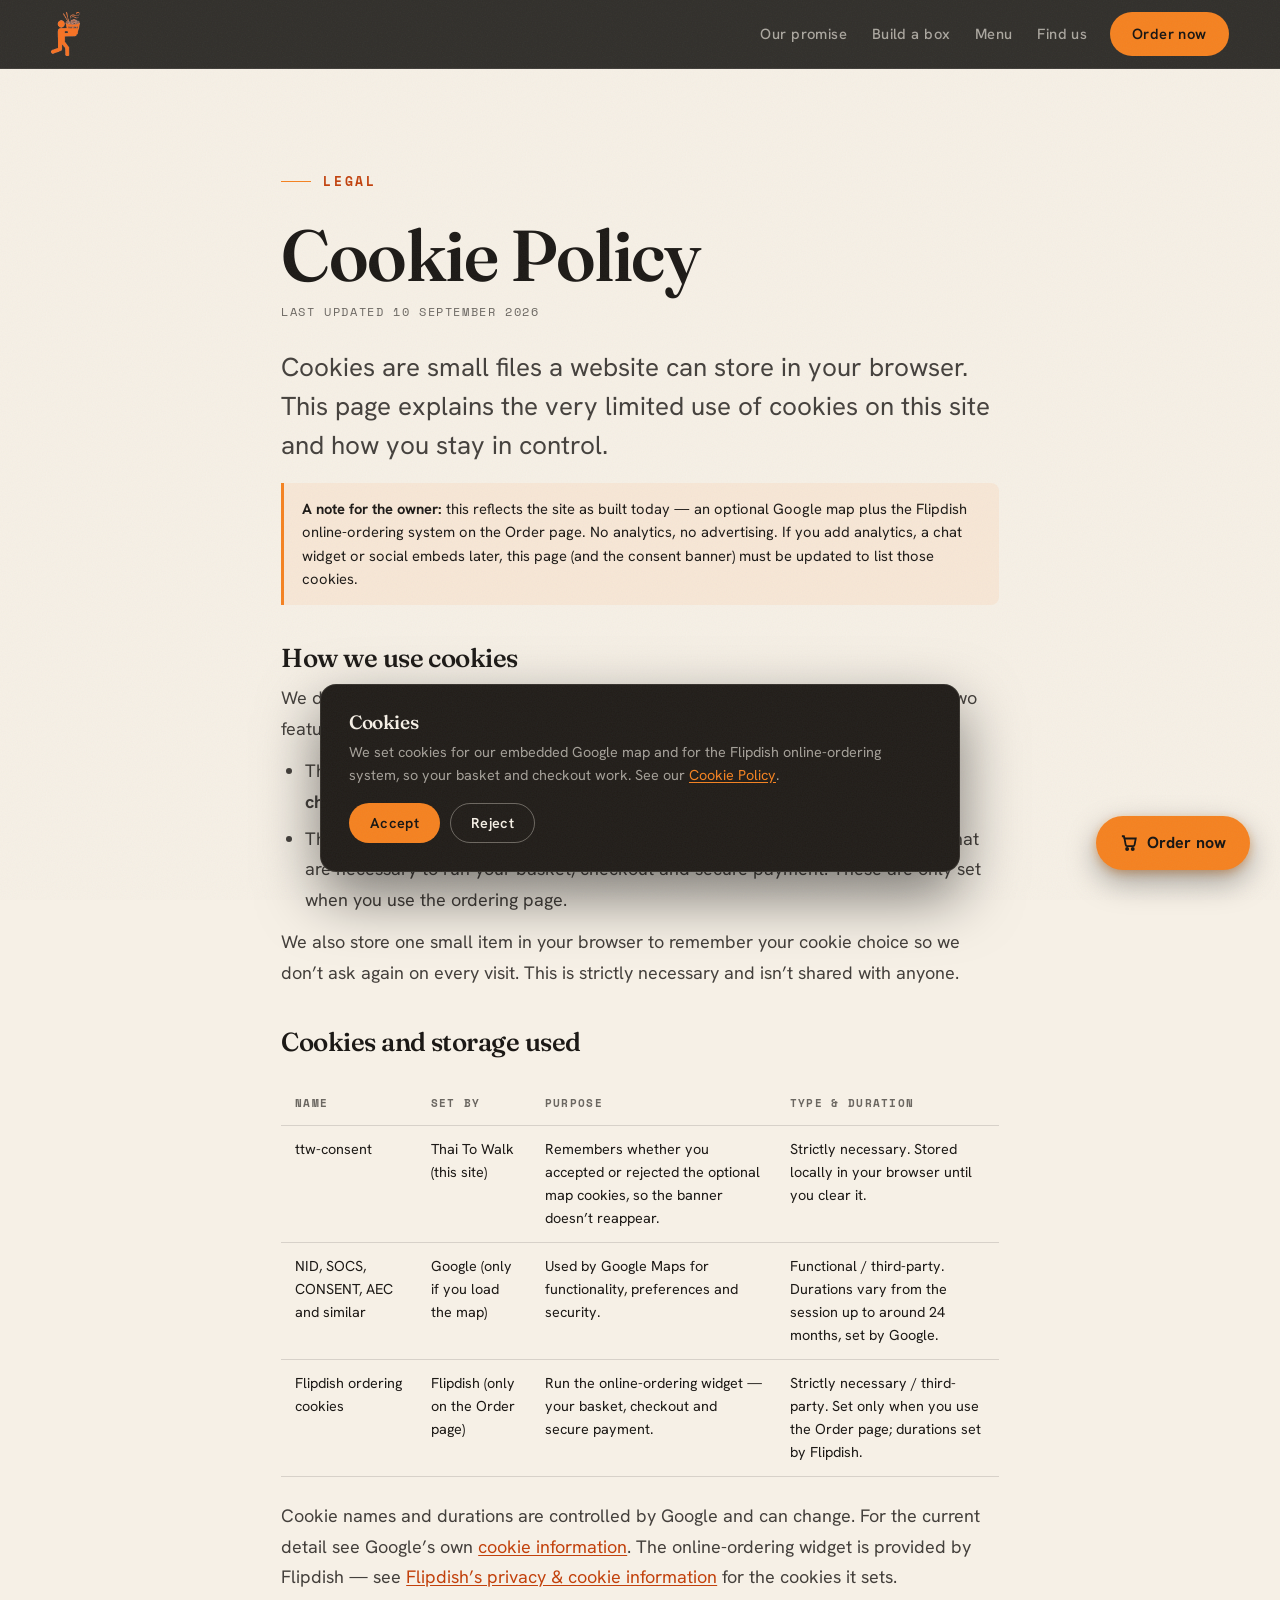
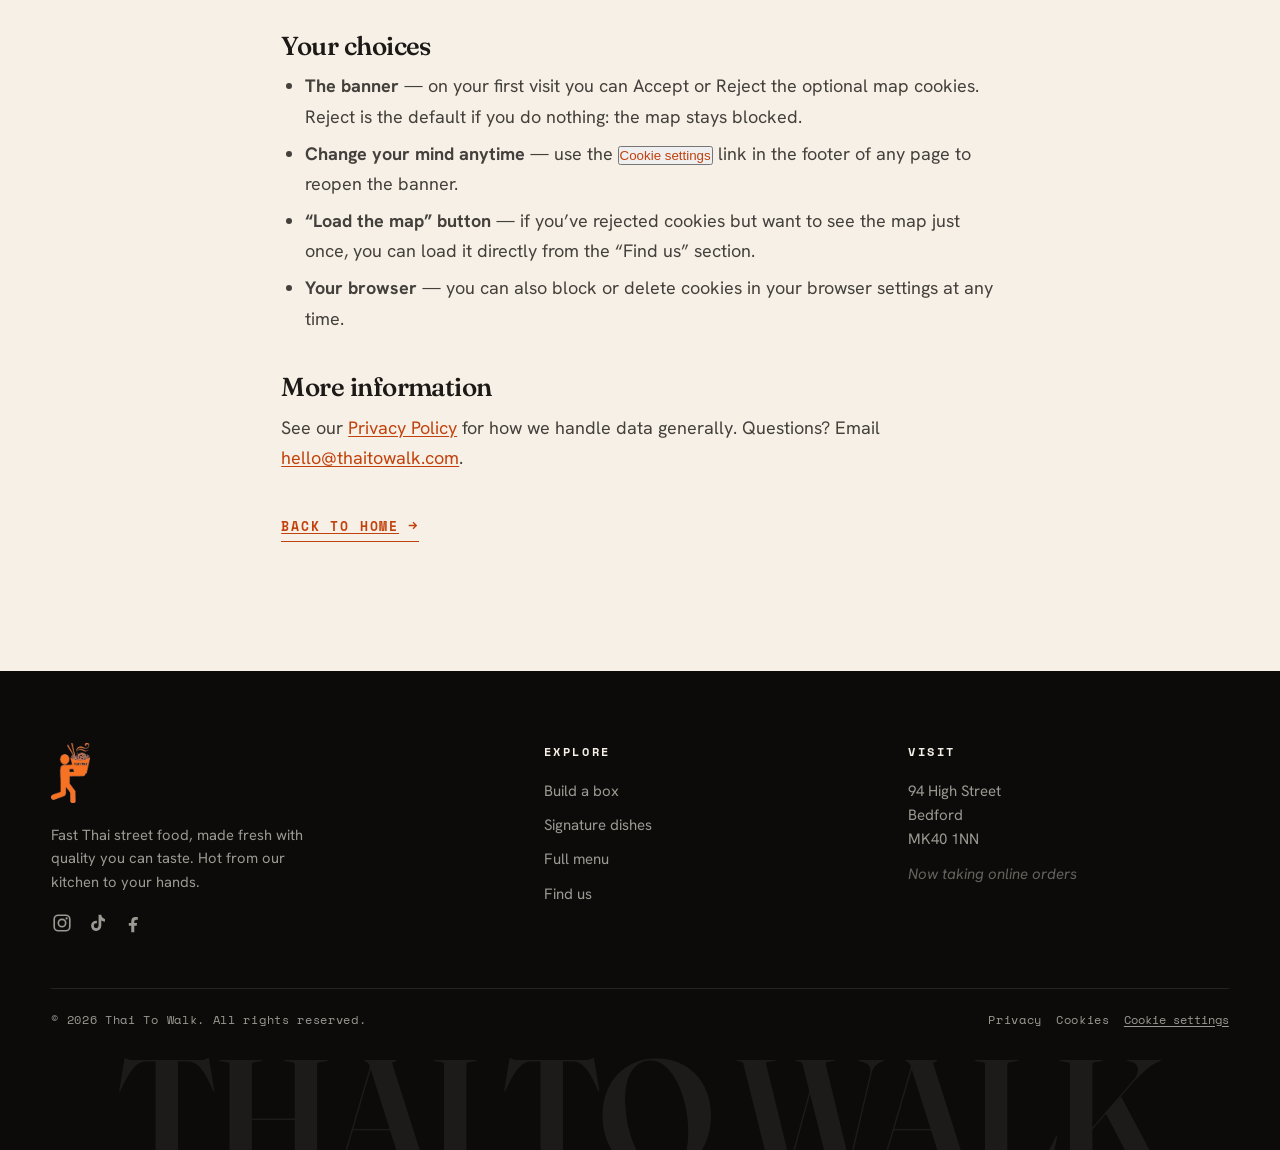
==== commit ed6c137e: "Add Instagram, TikTok & Facebook links to footer (all pages) - Footer social icon row (IG / TikTok /" ====
--- a/cookies.html
+++ b/cookies.html
@@ -120,6 +120,11 @@
         <div class="foot-brand">
           <img src="/images/logo.png" alt="Thai To Walk" />
           <p>Fast Thai street food, made fresh with quality you can taste. Hot from our kitchen to your hands.</p>
+          <div class="foot-socials" aria-label="Follow Thai To Walk">
+            <a href="https://www.instagram.com/thai_to_walk" target="_blank" rel="noopener" aria-label="Thai To Walk on Instagram"><svg viewBox="0 0 24 24" aria-hidden="true"><rect x="3.5" y="3.5" width="17" height="17" rx="4.5" fill="none" stroke="currentColor" stroke-width="1.8"/><circle cx="12" cy="12" r="4" fill="none" stroke="currentColor" stroke-width="1.8"/><circle cx="17" cy="7" r="1.2" fill="currentColor"/></svg></a>
+            <a href="https://www.tiktok.com/@thaitowalk" target="_blank" rel="noopener" aria-label="Thai To Walk on TikTok"><svg viewBox="0 0 24 24" fill="currentColor" aria-hidden="true"><path d="M16.6 5.8a4.3 4.3 0 0 1-1-2.8h-3v12a2.6 2.6 0 1 1-2.6-2.6c.3 0 .5 0 .8.1V9.5a5.6 5.6 0 1 0 4.8 5.6V9.3a7.2 7.2 0 0 0 4 1.2V7.5a4.3 4.3 0 0 1-3-1.7Z"/></svg></a>
+            <a href="https://www.facebook.com/share/1DRwGLUGJ4/" target="_blank" rel="noopener" aria-label="Thai To Walk on Facebook"><svg viewBox="0 0 24 24" fill="currentColor" aria-hidden="true"><path d="M14 8.5h2.2V5.6c-.4-.05-1.5-.16-2.7-.16-2.7 0-4.5 1.65-4.5 4.66V12H6.3v3h2.7v7h3.3v-7h2.6l.4-3h-3v-1.6c0-.86.23-1.4 1.4-1.4Z"/></svg></a>
+          </div>
         </div>
         <div class="foot-col">
           <h4>Explore</h4>
@@ -131,7 +136,7 @@
         <div class="foot-col">
           <h4>Visit</h4>
           <p>94 High Street<br />Bedford<br />MK40 1NN</p>
-          <p class="foot-soon">Now taking online orders · socials coming soon</p>
+          <p class="foot-soon">Now taking online orders</p>
         </div>
       </div>
       <div class="foot-bottom">
--- a/css/style.css
+++ b/css/style.css
@@ -909,3 +909,13 @@
 .order-fallback { text-align: center; font-size: .9rem; color: var(--ink-muted); margin-top: 20px; }
 .order-fallback a { color: var(--ember); text-decoration: underline; text-underline-offset: 2px; }
 
+/* Footer social links */
+.site-footer .foot-socials { display: flex; gap: 14px; margin-top: 18px; }
+.site-footer .foot-socials a {
+  color: var(--cream-muted); display: inline-flex;
+  transition: color var(--d-fast) var(--ease-out), transform var(--d-fast) var(--ease-out);
+}
+.site-footer .foot-socials a:hover { color: var(--orange); transform: translateY(-2px); }
+.site-footer .foot-socials svg { width: 22px; height: 22px; }
+@media (prefers-reduced-motion: reduce) { .site-footer .foot-socials a:hover { transform: none; } }
+
